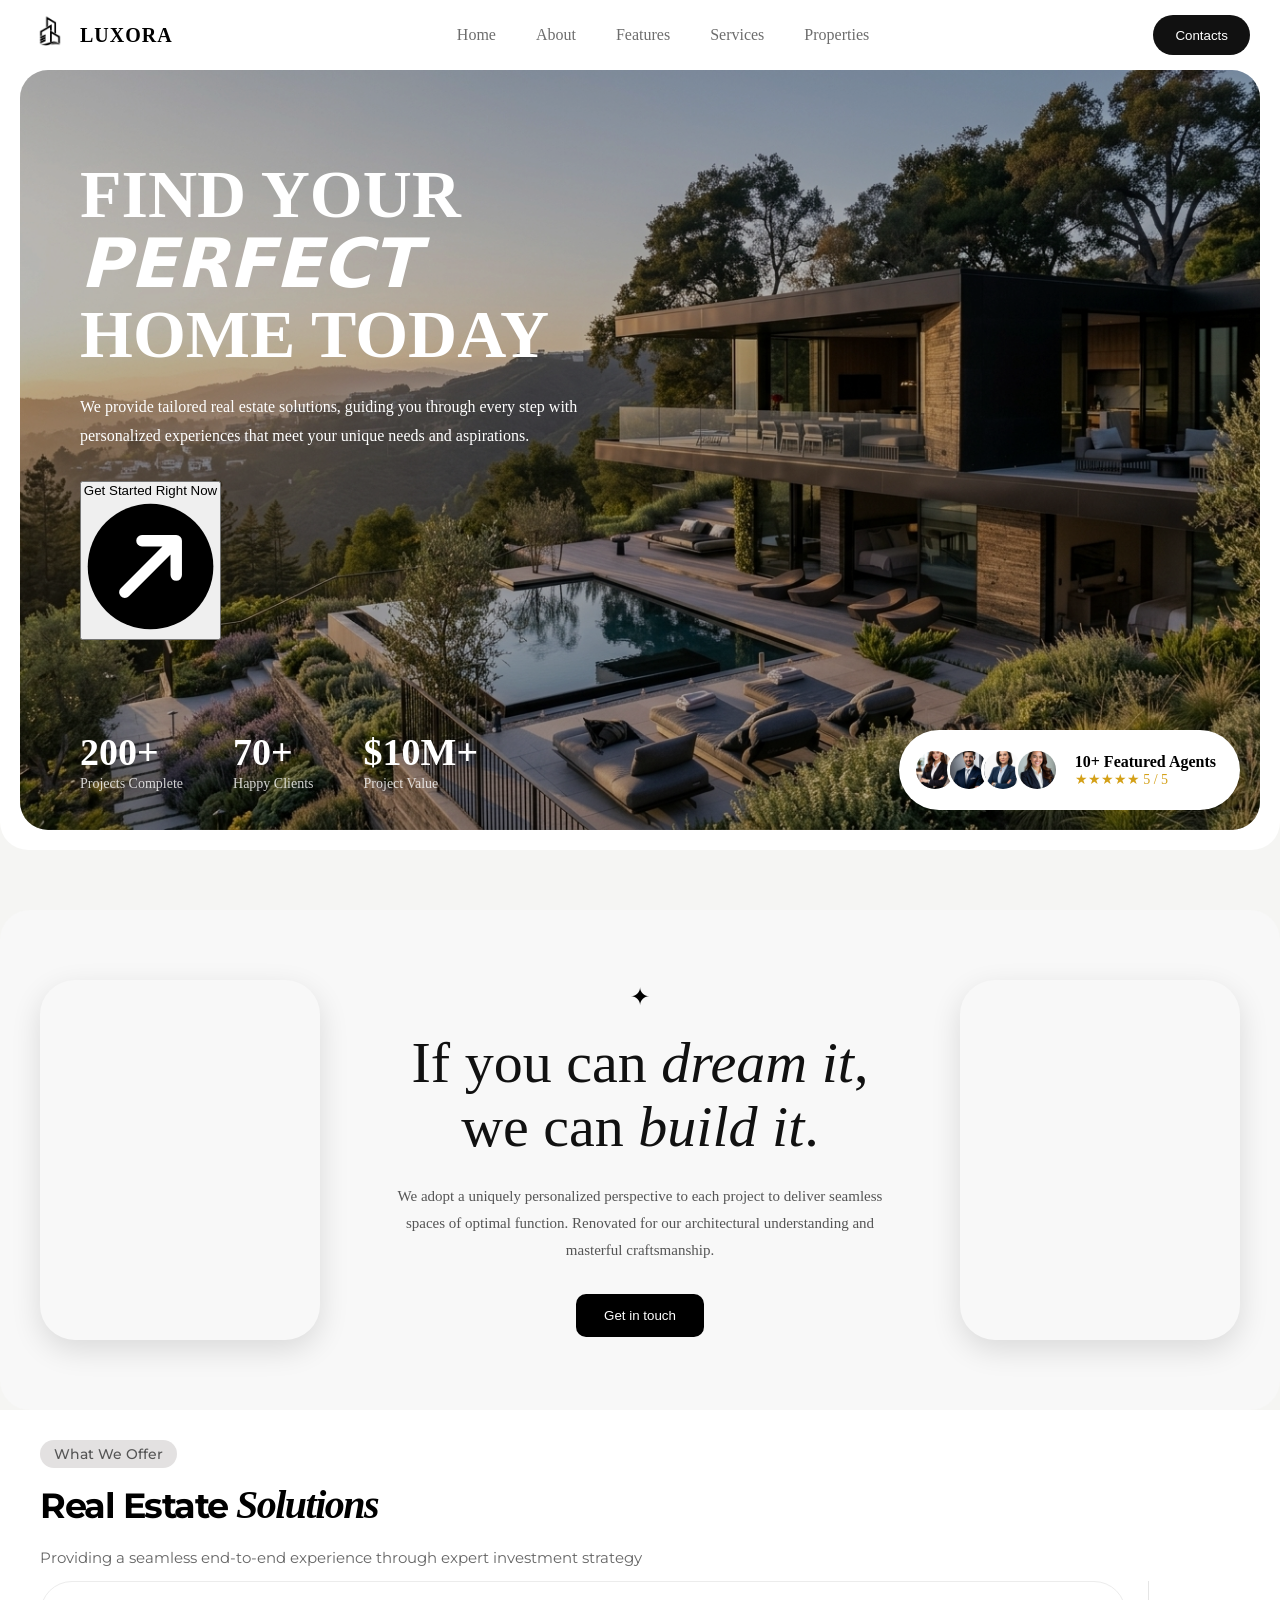
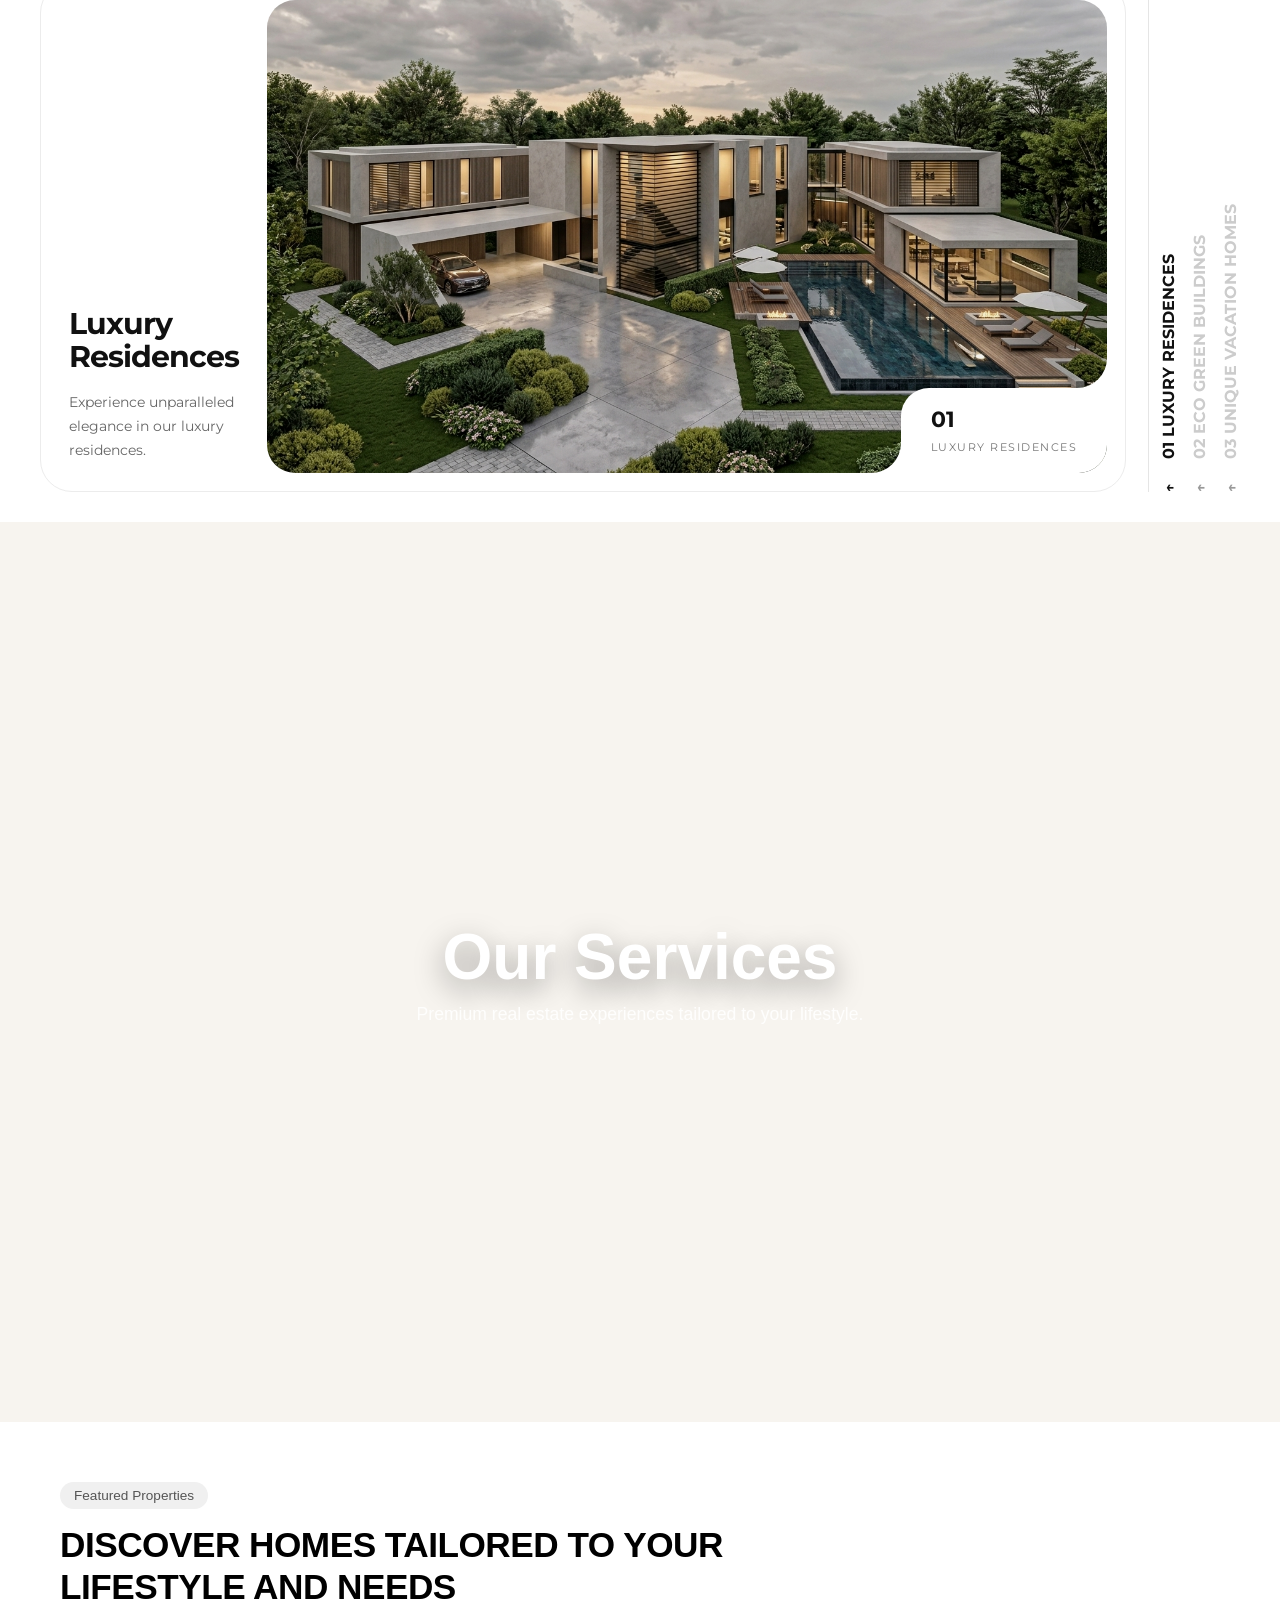
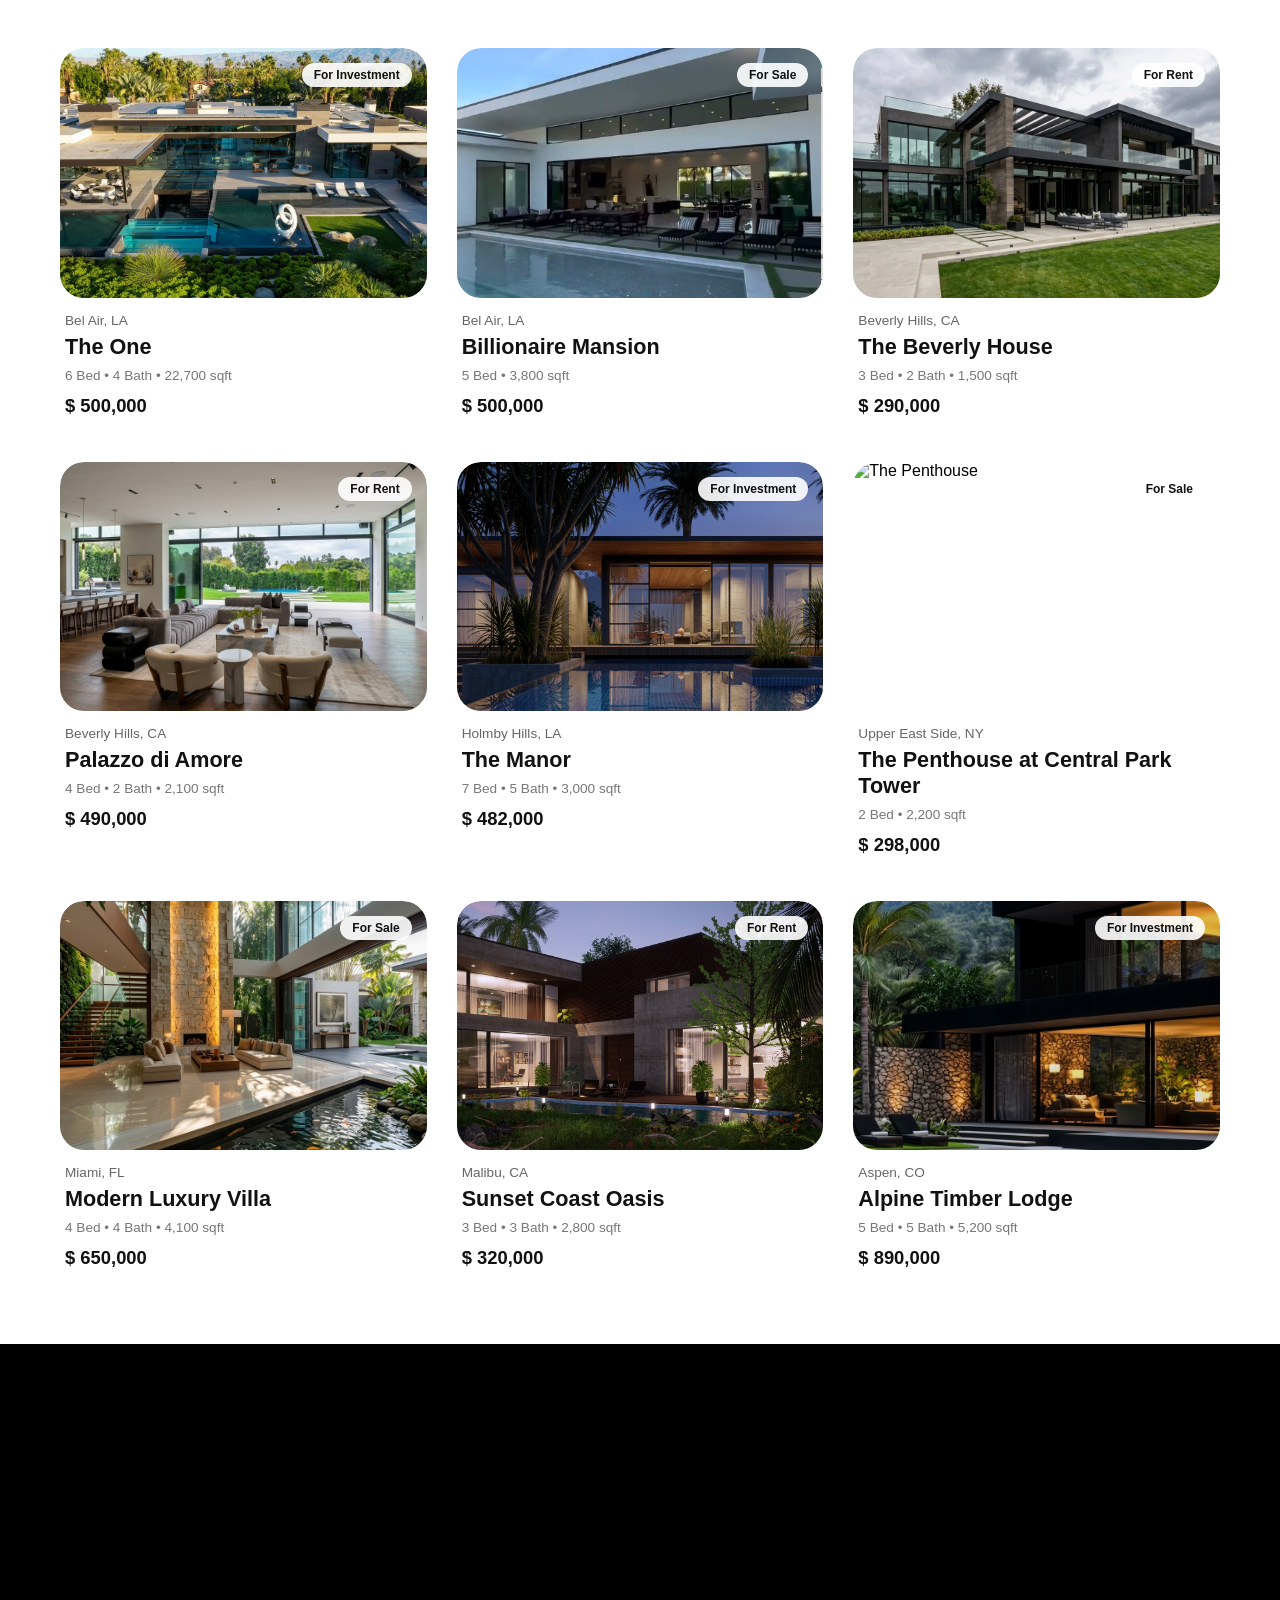
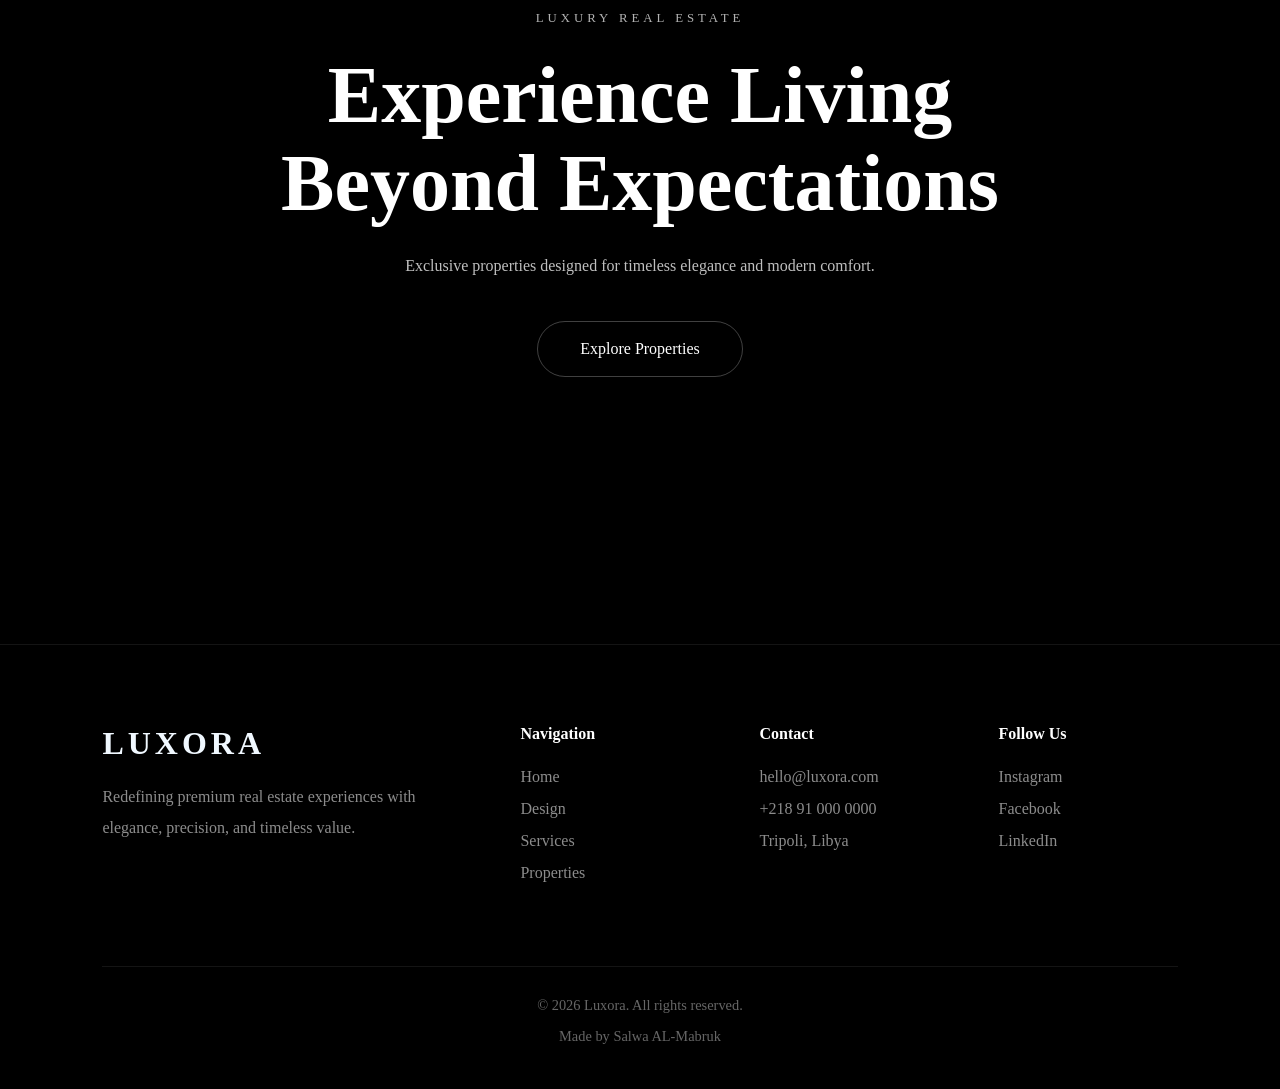
==== index.html @ 1cdf0c44 "Initial project upload" ====
<!DOCTYPE html>
<html>
  <head>
<style>
  /* Import Google Fonts */
@import url('https://fonts.googleapis.com/css2?family=Montserrat:ital,wght@0,100..900;1,100..900&family=Nunito+Sans:ital,opsz,wght@0,6..12,200..1000;1,6..12,200..1000&family=Roboto:ital,wght@0,100..900;1,100..900&display=swap');
</style>
   <!-- Tailwind CSS Library  -->
 <script src="https://cdn.tailwindcss.com"></script>
    <meta charset="UTF-8">
    <meta name="viewport" content="width=device-width, initial-scale=1, maximum-scale=1">
    <title>LUXORA.Net </title>

    <link rel="stylesheet" href="styles/mainpage.css">
    <meta name="viewport" content="width=device-width, initial-scale=1.0">
  </head>
  <body>


    <main>
<!-- WHITE CARD FRAME -->
<div class="page-frame" id="home">

  <!-- HEADER -->
  <header class="header">

    <!-- LOGO -->
    <div class="logo">
      <div class="logo-icon">
        <img src="Images/logowb.jpg" alt="Logo" width="40" height="40">
      </div>
      <span>LUXORA</span>
    </div>

    <!-- DESKTOP NAV -->
    <nav class="nav">
      <a href="#home">Home</a>
      <a href="#about">About</a>
      <a href="#features">Features</a>
      <a href="#services">Services</a>
      <a href="#properties">Properties</a>
    </nav>

    <!-- RIGHT SIDE -->
    <div class="header-actions">

    

<!-- CONTACT BUTTON (provided component) --> <!-- Tailwaind CSS version of the contact us button -->
 <button class="contact-trigger" id="openContact">
  <span>Contacts</span>
</button>

















      <!-- MOBILE MENU BUTTON -->
      <button class="menu-toggle" id="menuToggle">
        <img src="Images/hamburger-menu.png" >
      </button>

    </div>

  </header>

  <!-- MOBILE SIDEBAR -->
  <div class="mobile-menu" id="mobileMenu">

    <div class="mobile-menu-header">

      <span>LUXORA</span>

      <button id="closeMenu">✕</button>

    </div>

    <nav class="mobile-nav">
      <a href="#home">Home</a>
      <a href="#about">About</a>
      <a href="#features">Features</a>
      <a href="#services">Services</a>
      <a href="#properties">Properties</a>
    </nav>

  </div>

  <!-- OVERLAY -->
  <div class="menu-overlay" id="menuOverlay"></div>

  <!-- HERO -->
  <section class="hero">

    <!-- BACKGROUND IMAGE -->
    <div class="hero-img">
      <img src="Images/pic5.png" alt="Hero Image">
    </div>

    <!-- CONTENT -->
    <div class="hero-content">

      <h1>
        FIND YOUR <span>PERFECT</span><br>
        HOME TODAY
      </h1>

      <p>
        We provide tailored real estate solutions, guiding you through every
        step with personalized experiences that meet your unique needs and aspirations.
      </p>

      <button
  class="cursor-pointer group relative bg-white hover:bg-zinc-300 text-black font-semibold text-sm px-6 py-3 rounded-full transition-all duration-200 ease-in-out shadow hover:shadow-lg w-40 h-12"
>
  <div class="relative flex items-center justify-center gap-2">
    <span class="relative inline-block overflow-hidden">
      <span
        class="block transition-transform duration-300 group-hover:-translate-y-full"
      >
        Get Started
      </span>
      <span
        class="absolute inset-0 transition-transform duration-300 translate-y-full group-hover:translate-y-0"
      >
        Right Now
      </span>
    </span>

    <svg
      class="w-4 h-4 transition-transform duration-200 group-hover:rotate-45"
      viewBox="0 0 24 24"
    >
      <circle fill="currentColor" r="11" cy="12" cx="12"></circle>
      <path
        stroke-linejoin="round"
        stroke-linecap="round"
        stroke-width="2"
        stroke="white"
        d="M7.5 16.5L16.5 7.5M16.5 7.5H10.5M16.5 7.5V13.5"
      ></path>
    </svg>
  </div>
</button>


      <!-- STATS -->
      <div class="stats">

        <div class="state-info">
          <strong>200+</strong>
          <span>Projects Complete</span>
        </div>

        <div class="state-info">
          <strong>70+</strong>
          <span>Happy Clients</span>
        </div>

        <div class="state-info">
          <strong>$10M+</strong>
          <span>Project Value</span>
        </div>

      </div>

    </div>

    <!-- AGENTS -->
    <div class="agents-widget">

      <div class="avatars">
        <img class="expert" src="Images/a1.jpg">
        <img class="expert" src="Images/a2.jpg">
        <img class="expert" src="Images/a3.jpg">
        <img class="expert" src="Images/a4.jpg">
      </div>

      <div>
        <div class="agents-title">10+ Featured Agents</div>
        <div class="rating">★★★★★ 5 / 5</div>
      </div>

    </div>

  </section>

</div>
  
    </section>
  </div>



  <!--VIDEO SECOND SECTION -->
  <!-- LUXURY VIDEO SECTION -->
<section class="dream-section" id="about">

  <!-- LEFT VIDEO -->
  <div class="video-box left-video">
    <video autoplay muted loop playsinline>
      <source src="Videos/v1.mp4" type="video/mp4">
    </video>
  </div>

  <!-- CENTER CONTENT -->
  <div class="dream-content">

    <div class="star">✦</div>

    <h2>
      If you can <span>dream it</span>,<br>
      we can <span>build it</span>.
    </h2>

    <p>
      We adopt a uniquely personalized perspective to each project
      to deliver seamless spaces of optimal function.
      Renovated for our architectural understanding and masterful craftsmanship.
    </p>

    <button class="dream-btn">
      Get in touch
    </button>

  </div>

  <!-- RIGHT VIDEO -->
  <div class="video-box right-video">
    <video autoplay muted loop playsinline>
      <source src="Videos/vid2.mp4" type="video/mp4" >
    </video>
  </div>

</section>







      <!--THIRED  section-->
      <!--what we offer SECTION-->
<section class="features-section" id="features" style="background-color: white; ">
  <div class="header2">
    <span class="badge">What We Offer</span>
    <h1 ><strong>Real Estate <span>Solutions</span> </strong></h1>
    <p style="font-size: 14px;">Providing a seamless end-to-end experience through expert investment strategy</p>
  </div>

  <div class="content-wrapper">
    <div class="main-display" id="mainDisplay">
      <div class="info-side">
       
        <h2 id="title">Luxury Residences</h2>
        <p id="description">Experience unparalleled elegance in our luxury residences.</p>
      </div>
      <div class="image-container">
        <div class="image-card"> 
          <img src="Images/features1.png" id="main-img">
        </div>
       
        <div class="cutout-label">
          <span id="slide-num">01</span>
          <span id="label-text">Luxury Residences</span>
        </div>
      </div>
    </div>

    <div class="sidebar">
      <div class="nav-item active" onclick="switchSlide(1)">
        <span class="arrow" >↑</span> <span class="nav-text">01 LUXURY RESIDENCES</span>
      </div>
      <div class="nav-item" onclick="switchSlide(2)">
        <span class="arrow">↑</span> <span class="nav-text">02 ECO GREEN BUILDINGS</span>
      </div>
      <div class="nav-item" onclick="switchSlide(3)">
        <span class="arrow">↑</span> <span class="nav-text">03 UNIQUE VACATION HOMES</span>
      </div>
    </div>
  </div>
</section>






<!-- FOURTH SECTION -->
 <!-- SERVICES WITH HOVER VIDEO BACKGROUND -->
<section class="luxora-hover-services" id="services">

  <div class="luxora-hover-video-box">
    <video autoplay muted loop playsinline>
      <source src="Videos/vid4.mp4" type="video/mp4">
    </video>
  </div>

  <div class="luxora-hover-trigger">
    <h2 class="luxora-hover-title">Our Services</h2>
    <p class="luxora-hover-subtitle">Premium real estate experiences tailored to your lifestyle.</p>
  </div>

  <div class="luxora-hover-container">
    <div class="luxora-hover-content">
      <span class="luxora-hover-tag">OUR VALUE</span>
      <h3 class="luxora-hover-heading">Luxury Living Designed for You</h3>
      <p class="luxora-hover-text">
        We deliver exclusive property solutions with precision, elegance, and long-term investment value.
      </p>

      <div class="luxora-hover-accordion">
        <div class="luxora-hover-item">
          <div class="luxora-hover-trigger-item" onclick="luxoraHoverAccordion(this)">
            <span>Luxury Property Consultation</span>
            <b>↓</b>
          </div>
          <div class="luxora-hover-body">
            Premium curated homes matching your lifestyle.
          </div>
        </div>

        <div class="luxora-hover-item">
          <div class="luxora-hover-trigger-item" onclick="luxoraHoverAccordion(this)">
            <span>Investment Strategy</span>
            <b>↓</b>
          </div>
          <div class="luxora-hover-body">
            High-value real estate investment guidance.
          </div>
        </div>

        <div class="luxora-hover-item">
          <div class="luxora-hover-trigger-item" onclick="luxoraHoverAccordion(this)">
            <span>Personalized Service</span>
            <b>↓</b>
          </div>
          <div class="luxora-hover-body">
            Tailored support for your entire journey.
          </div>
        </div>
      </div>
    </div>
  </div>

</section>








<!--Properties Showcase-->

<section class="prop-showcase-section" id="properties">
  <div class="prop-container">
    <span class="prop-badge">Featured Properties</span>
    <h2 class="prop-main-heading">DISCOVER HOMES TAILORED TO YOUR LIFESTYLE AND NEEDS</h2>
    
    <div class="prop-grid">
      <div class="prop-card">
        <div class="prop-media-wrapper">
          <span class="prop-status-tag">For Investment</span>
          <img src="Images/home 3.png" alt="The One" class="prop-img">
          <video class="prop-video" loop muted playsinline src="Videos/v3.mp4"></video>
        </div>
        <div class="prop-details">
          <p class="prop-location"><i class="location-icon"></i> Bel Air, LA</p>
          <h3 class="prop-title">The One</h3>
          <div class="prop-specs">
            <span>6 Bed</span> • <span>4 Bath</span> • <span>22,700 sqft</span>
          </div>
          <p class="prop-price">$ 500,000</p>
        </div>
      </div>

      <div class="prop-card">
        <div class="prop-media-wrapper">
          <span class="prop-status-tag">For Sale</span>
          <img src="Images/home11.jpg" alt="Billionaire Mansion" class="prop-img">
          <video class="prop-video" loop muted playsinline src="Videos/v11.mp4"></video>
        </div>
        <div class="prop-details">
          <p class="prop-location"><i class="location-icon"></i> Bel Air, LA</p>
          <h3 class="prop-title">Billionaire Mansion</h3>
          <div class="prop-specs">
            <span>5 Bed</span> • <span>3,800 sqft</span>
          </div>
          <p class="prop-price">$ 500,000</p>
        </div>
      </div>

      <div class="prop-card">
        <div class="prop-media-wrapper">
          <span class="prop-status-tag">For Rent</span>
          <img src="Images/home5.png" alt="The Beverly House" class="prop-img">
          <video class="prop-video" loop muted playsinline src="Videos/v4.mp4"></video>
        </div>
        <div class="prop-details">
          <p class="prop-location"><i class="location-icon"></i> Beverly Hills, CA</p>
          <h3 class="prop-title">The Beverly House</h3>
          <div class="prop-specs">
            <span>3 Bed</span> • <span>2 Bath</span> • <span>1,500 sqft</span>
          </div>
          <p class="prop-price">$ 290,000</p>
        </div>
      </div>

      <div class="prop-card">
        <div class="prop-media-wrapper">
          <span class="prop-status-tag">For Rent</span>
          <img src="Images/home6.png" alt="Palazzo di Amore" class="prop-img">
          <video class="prop-video" loop muted playsinline src="Videos/v6.mp4"></video>
        </div>
        <div class="prop-details">
          <p class="prop-location"><i class="location-icon"></i> Beverly Hills, CA</p>
          <h3 class="prop-title">Palazzo di Amore</h3>
          <div class="prop-specs">
            <span>4 Bed</span> • <span>2 Bath</span> • <span>2,100 sqft</span>
          </div>
          <p class="prop-price">$ 490,000</p>
        </div>
      </div>

      <div class="prop-card">
        <div class="prop-media-wrapper">
          <span class="prop-status-tag">For Investment</span>
          <img src="Images/home7.png" alt="The Manor" class="prop-img">
          <video class="prop-video" loop muted playsinline src="Videos/vid4.mp4"></video>
        </div>
        <div class="prop-details">
          <p class="prop-location"><i class="location-icon"></i> Holmby Hills, LA</p>
          <h3 class="prop-title">The Manor</h3>
          <div class="prop-specs">
            <span>7 Bed</span> • <span>5 Bath</span> • <span>3,000 sqft</span>
          </div>
          <p class="prop-price">$ 482,000</p>
        </div>
      </div>

      <div class="prop-card">
        <div class="prop-media-wrapper">
          <span class="prop-status-tag">For Sale</span>
          <img src="https://images.unsplash.com/photo-1513694203232-719a280e022f?auto=format&fit=crop&w=600&q=80" alt="The Penthouse" class="prop-img">
          <video class="prop-video" loop muted playsinline src="Videos/vid8.mp4"></video>
        </div>
        <div class="prop-details">
          <p class="prop-location"><i class="location-icon"></i> Upper East Side, NY</p>
          <h3 class="prop-title">The Penthouse at Central Park Tower</h3>
          <div class="prop-specs">
            <span>2 Bed</span> • <span>2,200 sqft</span>
          </div>
          <p class="prop-price">$ 298,000</p>
        </div>
      </div>

      <div class="prop-card">
        <div class="prop-media-wrapper">
          <span class="prop-status-tag">For Sale</span>
          <img src="Images/home10.png" alt="Modern Villa" class="prop-img">
          <video class="prop-video" loop muted playsinline src="Videos/v10.mp4"></video>
        </div>
        <div class="prop-details">
          <p class="prop-location"><i class="location-icon"></i> Miami, FL</p>
          <h3 class="prop-title">Modern Luxury Villa</h3>
          <div class="prop-specs">
            <span>4 Bed</span> • <span>4 Bath</span> • <span>4,100 sqft</span>
          </div>
          <p class="prop-price">$ 650,000</p>
        </div>
      </div>

      <div class="prop-card">
        <div class="prop-media-wrapper">
          <span class="prop-status-tag">For Rent</span>
          <img src="Images/home1.png"alt="Sunset Malibu" class="prop-img">
          <video class="prop-video" loop muted playsinline src="Videos/v1.mp4"></video>
        </div>
        <div class="prop-details">
          <p class="prop-location"><i class="location-icon"></i> Malibu, CA</p>
          <h3 class="prop-title">Sunset Coast Oasis</h3>
          <div class="prop-specs">
            <span>3 Bed</span> • <span>3 Bath</span> • <span>2,800 sqft</span>
          </div>
          <p class="prop-price">$ 320,000</p>
        </div>
      </div>

      <div class="prop-card">
        <div class="prop-media-wrapper">
          <span class="prop-status-tag">For Investment</span>
          <img src="Images/home 2.png" alt="Aspen Lodge" class="prop-img">
          <video class="prop-video" loop muted playsinline src="Videos/vid3.mp4"></video>
        </div>
        <div class="prop-details">
          <p class="prop-location"><i class="location-icon"></i> Aspen, CO</p>
          <h3 class="prop-title">Alpine Timber Lodge</h3>
          <div class="prop-specs">
            <span>5 Bed</span> • <span>5 Bath</span> • <span>5,200 sqft</span>
          </div>
          <p class="prop-price">$ 890,000</p>
        </div>
      </div>

    </div>
  </div>
</section>




    






<!-- FOOTER VIDEO BACKGROUND -->

<section class="luxora-prefooter-video">

  <video autoplay muted loop playsinline>
    <source src="Videos/vid4.mp4" type="video/mp4">
  </video>

  <div class="luxora-prefooter-overlay"></div>

  <div class="luxora-prefooter-content">

    <span>LUXURY REAL ESTATE</span>

    <h2>
      Experience Living <br>
      Beyond Expectations
    </h2>

    <p>
      Exclusive properties designed for timeless elegance and modern comfort.
    </p>

    <a href="#">Explore Properties</a>

  </div>

</section>


 <!-- FOOTER -->
  <footer class="luxora-footer">

    <div class="luxora-footer-grid">

      <!-- BRAND -->
      <div class="luxora-footer-brand">
        <h3 style="color: aliceblue;">LUXORA</h3>

        <p>
          Redefining premium real estate experiences with elegance, precision, and timeless value.
        </p>
      </div>

      <!-- LINKS -->
      <div class="luxora-footer-links">
        <h4>Navigation</h4>

        <a href="#">Home</a>
        <a href="#">Design</a>
        <a href="#">Services</a>
        <a href="#">Properties</a>
      </div>

      <!-- CONTACT -->
      <div class="luxora-footer-contact">
        <h4>Contact</h4>

        <p>hello@luxora.com</p>
        <p>+218 91 000 0000</p>
        <p>Tripoli, Libya</p>
      </div>

      <!-- SOCIAL -->
      <div class="luxora-footer-social">
        <h4>Follow Us</h4>

        <a href="#">Instagram</a>
        <a href="#">Facebook</a>
        <a href="#">LinkedIn</a>
      </div>

    </div>

    <!-- BOTTOM -->
    <div class="luxora-footer-bottom">
      <p>© 2026 Luxora. All rights reserved.</p>
      <p>Made by Salwa AL-Mabruk</p>
    </div>

  </footer>



    </main>



<!-- CONTACT MODAL -->
<div class="contact-modal" id="contactModal">

  <!-- OVERLAY -->
  <div class="contact-overlay" id="contactOverlay"></div>

  <!-- MODAL BOX -->
  <div class="contact-box">

    <!-- CLOSE -->
    <div class="contact-close" id="closeContact">
      <!-- From Uiverse.io by ilkhoeri --> 
<button
  class="group flex items-center justify-center relative z-10 [transition:all_0.5s_ease] rounded-[0.375rem] p-[5px] cursor-pointer border border-[#999] outline-none focus-visible:outline-0"
>
  <svg
    fill="currentColor"
    stroke="none"
    stroke-width="0"
    viewBox="0 0 24 24"
    xmlns="http://www.w3.org/2000/svg"
    class="w-7 h-7 overflow-visible [transition:transform_.35s_ease] group-hover:[transition-delay:.25s] [&amp;_path]:[transition:transform_.35s_ease] group-hover:rotate-45"
  >
    <path
      class="group-hover:[transform:rotate(112.5deg)_translate(-27.2%,-80.2%)]"
      d="m3.45,8.83c-.39,0-.76-.23-.92-.62-.21-.51.03-1.1.54-1.31L14.71,2.08c.51-.21,1.1.03,1.31.54.21.51-.03,1.1-.54,1.31L3.84,8.75c-.13.05-.25.08-.38.08Z"
    ></path>
    <path
      class="group-hover:[transform:rotate(22.5deg)_translate(15.5%,-23%)]"
      d="m2.02,17.13c-.39,0-.76-.23-.92-.62-.21-.51.03-1.1.54-1.31L21.6,6.94c.51-.21,1.1.03,1.31.54.21.51-.03,1.1-.54,1.31L2.4,17.06c-.13.05-.25.08-.38.08Z"
    ></path>
    <path
      class="group-hover:[transform:rotate(112.5deg)_translate(-15%,-149.5%)]"
      d="m8.91,21.99c-.39,0-.76-.23-.92-.62-.21-.51.03-1.1.54-1.31l11.64-4.82c.51-.21,1.1.03,1.31.54.21.51-.03,1.1-.54,1.31l-11.64,4.82c-.13.05-.25.08-.38.08Z"
    ></path>
  </svg>
</button>

    </div>

    <h2>Contact Us</h2>

    <p>
      Tell us about your dream property and our team will contact you shortly.
    </p>

    <!-- FORM -->
    <form id="luxoraForm">

      <div class="form-group">
        <input type="text" id="name" placeholder="Full Name" required>
      </div>

      <div class="form-group">
        <input type="tel" id="phone" placeholder="Phone Number" required>
      </div>

      <div class="form-group">
        <input type="email" id="email" placeholder="Email Address" required>
      </div>

      <div class="form-group">
        <textarea id="message"
                  placeholder="Your Message"
                  rows="5"
                  required></textarea>
      </div>

      <button type="submit" class="send-btn">
        Send Message
      </button>

    </form>

    <!-- SUCCESS -->
    <div class="success-message" id="successMessage">
      Message saved successfully ✓
    </div>

  </div>

</div>

<script src="script1.js"></script>

    
  </body>
</html>
---- styles/mainpage.css ----
*{
  margin:0;
  padding:0;
  box-sizing:border-box;
}








/* KEYFRAMES */
@keyframes heroSlideUp {
  from {
    opacity: 0;
    transform: translateY(50px);
    filter: blur(8px);
  }

  to {
    opacity: 1;
    transform: translateY(0);
    filter: blur(0);
  }
}

/* this used to avoid overflow */
html, body{
  overflow-x: hidden;
}
html{
  scroll-behavior:smooth;
}

body{
  background:#f5f5f3;
}

.explore-btn{
  position:relative;
  z-index:9999;
}


/* WHITE FRAME CARD */
/* =========================================
   FIRST SECTION
========================================= */

.page-frame{
  background:#fff;
  border-radius:28px;
  padding:20px;
}

/* =========================================
   HEADER
========================================= */

.header{
  position:fixed;
  top:0;
  left:0;
  right:0;

  height:70px;

  display:flex;
  align-items:center;
  justify-content:space-between;

  padding:0 30px;

  background:rgb(255, 255, 255);

 

  z-index:1000;
}

/* LOGO */
.logo{
  display:flex;
  align-items:center;
  gap:10px;

  font-size:20px;
  font-weight:700;
  letter-spacing:1px;
}

.logo img{
  border-radius:50%;
}

/* NAVIGATION */
.nav{
  display:flex;
  gap:40px;
}

.nav a{
  text-decoration:none;
  color:#6d6d6d;
  font-weight:400;
  transition:0.3s;
}

.nav a:hover{
  color:#000;
  
}

/* RIGHT ACTIONS */
.header-actions{
  display:flex;
  align-items:center;
  gap:12px;
}




/* MENU BUTTON */
.menu-toggle{
  display:none;

  width:35px;
  height:35px;

  border:none;
  border-radius:14px;

  background:#111;
  color:#fff;

  font-size:22px;

  cursor:pointer;
}

.menu-toggle img {
  width:14px;
  height:14px;
margin-left:10px;
}
/* =========================================
   MOBILE SIDEBAR
========================================= */

.mobile-menu{
  position:fixed;

  top:0;
  right:-320px;

  width:300px;
  height:100vh;

  background:rgba(255, 255, 255, 0.702);

  backdrop-filter:blur(20px);

  z-index:2000;

  padding:30px;

  transition:0.45s cubic-bezier(.77,0,.18,1);

  display:flex;
  flex-direction:column;
}

.mobile-menu.active{
  right:0;
}

.mobile-menu-header{
  display:flex;
  justify-content:space-between;
  align-items:center;

  margin-bottom:50px;
}

.mobile-menu-header span{
  font-size:24px;
  font-weight:700;
}

.mobile-menu-header button{
  border:none;
  background:none;

  font-size:28px;

  cursor:pointer;
}

.mobile-nav{
  display:flex;
  flex-direction:column;
  gap:26px;
}

.mobile-nav a{
  text-decoration:none;
  color:#4e4d4d;

  font-size:18px;
  font-weight:500;
}

.mobile-nav a:hover{
  color:#000000;
}



/* OVERLAY */
.menu-overlay{
  position:fixed;
  inset:0;

  background:rgba(0,0,0,0.35);

  opacity:0;
  pointer-events:none;

  transition:0.3s;

  z-index:1500;
}

.menu-overlay.active{
  opacity:1;
  pointer-events:auto;
}

/* =========================================
   HERO
========================================= */

.hero{
  position:relative;

  height:760px;

  border-radius:28px;

  overflow:hidden;

  margin-top:50px;
}

/* IMAGE */
.hero-img{
  position:absolute;
  inset:0;
}

.hero-img img{
  width:100%;
  height:100%;

  object-fit:cover;
}

/* OVERLAY */
.hero::after{
  content:"";

  position:absolute;
  inset:0;

  background:rgba(0,0,0,0.28);
}

/* CONTENT */
.hero-content{
  position:absolute;

  top:90px;
  left:60px;

  z-index:5;

  width:560px;

  color:#fff;
  /*BBBBB*/
   opacity: 0;
  transform: translateY(60px);
  animation: heroSlideUp 2.4s cubic-bezier(0.22, 1, 0.36, 1) forwards;
  
}
.hero-content h1 {
  opacity: 0;
 
  transform: translateY(40px);
  animation: heroSlideUp 3.0s cubic-bezier(0.22, 1, 0.36, 1) forwards;
  animation-delay: 0.3s; 
  
}

.hero-content h1 span {
  font-style: italic;
  font-family: 'Pirata One', system-ui
  }

  

/* PARAGRAPH */
.hero-content p {
  opacity: 0;
  transform: translateY(35px);
  animation: heroSlideUp 1.5s cubic-bezier(0.22, 1, 0.36, 1) forwards;
  animation-delay: 0s;
  margin-bottom: 30px;
}


.hero h1{
  font-size:68px;
  line-height:1.02;

  font-weight:800;
}

.hero p{
  margin-top:24px;

  font-size:16px;
  line-height:1.8;

  opacity:0.92;

  max-width:500px;
}

/* EXPLORE BUTTON */
.explore-btn{
  margin-top:45px;

  height:54px;
  padding:0 28px;

  border:none;
  border-radius:999px;

  background:#fff;
  color:#111;

  font-weight:600;

  cursor:pointer;

  transition:0.35s;
  /*BBBBB*/
   opacity: 0;
  transform: translateY(30px);
  animation: heroSlideUp 1.5s cubic-bezier(0.22, 1, 0.36, 1) forwards;
  animation-delay: 0.5s;
}

.explore-btn:hover{
  transform:translateY(-2px);
  background-color: rgb(0, 0, 0);
  color:white;
}

/* STATS */
.stats{
  display:flex;
  gap:50px;

  margin-top:90px;
  /*BBBB*/
   opacity: 0;
  transform: translateY(30px);
  animation: heroSlideUp 1.2s cubic-bezier(0.22, 1, 0.36, 1) forwards;
  animation-delay: 1.1s;
}

.stats strong{
  display:block;
  font-size:38px;
}

.stats span{
  font-size:14px;
  opacity:0.8;
}

/* =========================================
   AGENTS WIDGET
========================================= */

.agents-widget{
  position:absolute;

  right:20px;
  bottom:20px;

  z-index:10;

  background:#fff;

  border-radius:40px;

  padding:18px 24px;

  display:flex;
  align-items:center;
  gap:16px;
}

.avatars{
  display:flex;
}

.avatars img{
  width:44px;
  height:44px;

  object-fit:cover;

  border-radius:50%;

  border:3px solid #fff;

  margin-left:-10px;
}

.agents-title{
  font-weight:700;
}

.rating{
  color:#d4a017;
  font-size:14px;
}

/* =========================================
   TABLET
========================================= */

@media(max-width:1024px){

  .hero{
    height:700px;
  }

  .hero-content{
    width:460px;
    left:40px;
  }

  .hero h1{
    font-size:54px;
  }

  .stats{
    gap:28px;
  }

  .agents-widget{
    right:18px;
    bottom:18px;
  }

 
 
}

/* =========================================
   MOBILE
========================================= */

@media(max-width:768px){

  .header{
    padding:0 16px;
  }

  .nav{
    display:none;
  }

  .menu-toggle{
    display:block;
  }


  .hero{
    height:auto;
    min-height:780px;
  }

  .hero-content{
    position:relative;

    width:100%;

    left:0;
    top:0;

    padding:120px 24px 220px;
  }

  .hero h1{
    font-size:42px;
  }

  .hero p{
    font-size:15px;
  }

  .stats{
    margin-top:90px;
  }

  
  

  .agents-widget{
    right:14px;
    bottom:14px;

    transform:scale(0.9);
    transform-origin:bottom right;
  }
 .stats strong{
    font-size:30px;
  }
  #openContact{
   height: 35px;
   padding: 0 16px;
   border: none;
   border-radius: 999px;
   background: #000000;
   color: #ffffff;
   font-weight: 400;
   cursor: pointer;
   transition: 0.35s;
  }
  
}


/* =========================================
   SMALL MOBILE
========================================= */

@media(max-width:480px){

  .hero h1{
    font-size:34px;
  }

  .hero-content{
    padding:110px 20px 220px;
  }

  .agents-widget{
    transform:scale(0.78);
  }
  .stats{
    margin-top:90px;
  }

  .stats strong{
    font-size:25px;
  }
}



/* =========================
   DREAM VIDEO SECTION
========================= */

.dream-section{
  width:100%;
  min-height:500px;

  display:flex;
  align-items:center;
  justify-content:space-between;

  padding:40px 40px;
  gap:40px;

  background:#f8f8f8;
  border-radius:30px;

  margin-top:60px;

  position:relative;
  overflow:hidden;
}

/* VIDEO BOXES */
.video-box{
  width:280px;
  height:360px;

  overflow:hidden;
  border-radius:35px;

  flex-shrink:0;

  box-shadow:0px 10px 30px rgba(0,0,0,0.12);
}

.video-box video{
  width:100%;
  height:100%;
  object-fit:cover;
}

/* CENTER CONTENT */
.dream-content{
  text-align:center;
  max-width:520px;
}

.star{
  font-size:24px;
  margin-bottom:20px;
}

.dream-content h2{
  font-size:58px;
  line-height:1.1;
  font-weight:400;
  color:#111;

}

.dream-content h2 span{
  font-style:italic;
  font-family:serif;
}

.dream-content p{
  margin-top:25px;
  color:#555;
  line-height:1.8;
  font-size:15px;
}

/* BUTTON */
.dream-btn{
  margin-top:30px;

  background:#000;
  color:#fff;

  border:none;
  padding:14px 28px;

  border-radius:10px;

  cursor:pointer;

  transition:0.3s;
}

.dream-btn:hover{
  background:#222;
  transform:translateY(-2px);
}

/* =========================
   TABLET
========================= */

@media(max-width:1024px){

  .dream-section{
    gap:20px;
    padding:60px 20px;
  }

  .video-box{
    width:220px;
    height:300px;
  }

  .dream-content h2{
    font-size:44px;
  }
}

/* =========================
   MOBILE
========================= */

@media(max-width:768px){

  .dream-section{
    flex-direction:column;
    text-align:center;
  }

  .video-box{
    width:100%;
    max-width:320px;
    height:240px;
  }

  .dream-content h2{
    font-size:34px;
  }

  .dream-content{
    order:2;
  }

  .left-video{
    order:1;
  }

  .right-video{
    order:3;
  }
}











/*THE FEATURES SECTION */ 

/* ===================================
   what we offer SECTION
=================================== */

:root{
  --radius: 32px;
}

/* SECTION */
.features-section{
  width:100%;
  padding:30px 40px;

  background:#f8f8f6;

  font-family:"Montserrat", sans-serif;
}

/* HEADER */
.header2{
  margin-bottom:10px;
  max-width:720px;
}

.badge{
  background-color: #e3e1e1;
  color: #555555;
  padding: 6px 14px;
  border-radius: 20px;
  font-size: 0.85rem;
  font-weight: 500;
  display: inline-block;
  margin-bottom: 15px;
}

.header2 h1{
  font-size:35px;
  line-height:1.08;

font-weight: 400;
  color:#000000;

  letter-spacing:-1.5px;

  margin-bottom:18px;
}

.header2 h1 span {
font-style:italic;
font-family:serif;
font-size: 40px;
}

.header2 p{
  font-size:15px !important;
  line-height:1.8;

  color:#666;

  max-width:650px;
}

/* CONTENT WRAPPER */
.content-wrapper{
  display:flex;
  gap:22px;
  align-items:stretch;
}

 /* MAIN CARD*/
.main-display{
  flex-grow:1;

  display:flex;
  gap:18px;

  background:white;

  border-radius:32px;

  padding:18px;

  overflow:hidden;

  transition:
  opacity 0.5s ease,
  transform 0.5s ease;

  border:1px solid #ececec;
}

/* smoother animation */
 .main-display.sliding{
  opacity: 0;
      transform: translateX(50px); /* يبدأ الحركة من جهة الـ sidebar */
}  

/* LEFT INFO */
.info-side{
  width:260px;

  display:flex;
  flex-direction:column;
  justify-content:flex-end;

  gap:18px;

  padding:10px;
}

.icon img{
  width:20%;
  height:20%;

  border-radius:14px;

  object-fit:cover;
}

/* TITLE */
#title{
  font-size:30px;
  line-height:1.1;

  font-weight:700;

  color:#111;

  letter-spacing:-1px;
}

/* DESCRIPTION */
#description{
  font-size:14px;
  line-height:1.7;

  color:#666;
}

/* IMAGE */
.image-container{
  position:relative;

  flex-grow:1;

  border-radius:28px;

  overflow:hidden;
}

.image-container img{
  width:100%;
  height:420px;

  object-fit:cover;
  display:block;

  transition:
  opacity 0.4s ease;

  filter:
  brightness(0.95)
  contrast(1.02);
}

/* CUTOUT LABEL */
.cutout-label{
  position:absolute;

  right:0;
  bottom:0;

  background:white;

  padding:18px 30px;

  border-top-left-radius:28px;
}

/* cutout corners */
.cutout-label::before,
.cutout-label::after{
  content:"";
  position:absolute;

  width:30px;
  height:30px;

  background:transparent;
}

.cutout-label::before{
  top:-30px;
  right:0;

  border-bottom-right-radius:30px;

  box-shadow:15px 15px 0 15px white;
}

.cutout-label::after{
  bottom:0;
  left:-30px;

  border-bottom-right-radius:30px;

  box-shadow:15px 15px 0 15px white;
}

/* CUTOUT TEXT */
#slide-num{
  display:block;

  font-size:22px;
  font-weight:700;

  color:#111;

  margin-bottom:3px;
}

#label-text{
  font-size:11px;

  letter-spacing:1.5px;
  text-transform:uppercase;

  color:#777;
}

/* SIDEBAR */
.sidebar{
  display:flex;
  gap:12px;

  padding-left:10px;

  border-left:1px solid #e5e5e5;
}

/* NAV ITEMS */
.nav-item{
 
  writing-mode: vertical-rl;
      transform: rotate(180deg);
      text-transform: uppercase;
      color: #ccc;
      cursor: pointer;
      transition: all 0.4s ease;
      display: inline-flex;
      align-items: center;
      font-weight: bold;
}

.nav-item.active{
  color:#111;
}

/* ARROW */
.arrow{
  font-size:14px;
  margin-bottom:25px;

  color:#999;
}

.nav-item.active .arrow{
  color:#111;
}

/* IMAGE LOADING EFFECT */
#main-img{
  transition:
  opacity 0.35s ease;
}

.img-loading{
  opacity:0.7;
}



/*the reflection for image card */
.image-card {
  position: relative;
  overflow: hidden;
  display: block;
}

/* make sure image sits BELOW overlay */
.image-card img {
  display: block;
  width: 100%;
  height: auto;
}

/* LIGHT SWEEP */
.image-card::before {
  content: "";
  position: absolute;
  top: 0;
  left: -80%;
  width: 60%;
  height: 100%;

  background: linear-gradient(
    120deg,
    transparent 0%,
    rgba(255,255,255,0.0) 40%,
    rgba(255, 255, 255, 0.232) 50%,
    rgba(255,255,255,0.0) 60%,
    transparent 100%
  );

  transform: skewX(-20deg);
  z-index: 2;
  opacity: 0;
}

/* hover animation */
.image-card:hover::before {
  opacity: 1;
  animation: shine 0.9s ease forwards;
}

/* zoom effect */
.image-card:hover {
  transform: scale(1.05);
  transition: transform 0.5s ease;
}

/* KEYFRAME */
@keyframes shine {
  from {
    left: -80%;
  }
  to {
    left: 130%;
  }
}



/* ===================================
   TABLET
=================================== */

@media(max-width:900px){

  .features-section{
    padding:50px 20px;
  }

  .content-wrapper{
    flex-direction:column;
  }

  /* sidebar top */
  .sidebar{
    order:-1;

    flex-direction:row;

    border-left:none;
    border-bottom:1px solid #e5e5e5;
    display: block;
    padding-bottom:12px;
    overflow-x:auto;
    font-size: 15px;
  }

  /* horizontal nav */
  .nav-item{
    
    writing-mode:horizontal-tb;
    transform:none;
 padding-right:18px;
    white-space:nowrap;
  }

  .arrow{
    display:none;
  }

  /* card vertical */
  .main-display{
    flex-direction:column;
  }

  .info-side{
    width:100%;
  }

  .image-container img{
    height:300px;
  }
}

/* ===================================
   MOBILE
=================================== */

@media(max-width:600px){

  .features-section{
    padding:40px 15px;
  }

  .header2 h1{
    font-size:30px;
  }

  .header2 p{
    font-size:14px !important;
  }

  .main-display{
    padding:12px;
    border-radius:24px;
  }

  .image-container{
    border-radius:20px;
  }

  .image-container img{
    height:240px;
  }

  #title{
    font-size:24px;
  }

  .cutout-label{
    padding:14px 22px;
  }

  #slide-num{
    font-size:18px;
  }

  #label-text{
    font-size:10px;
  }
}








/* =========================================
   SECTION services with HOVER VIDEO MORPH
========================================= */
.luxora-hover-services {
  position: relative;
  width: 100%;
  min-height: 100vh;
  background: #f7f4ef;
  overflow: hidden;
  font-family: 'Inter', sans-serif;
  display: flex;
  flex-direction: column;
  justify-content: center;
  align-items: center;
  padding: 80px 8%;
}

/* =========================================
   VIDEO - START STATE (CINEMATIC BAR)
========================================= */
.luxora-hover-video-box {
  position: absolute;
  top: 50%;
  left: 50%;
  width: 90%;
  height: 420px;
  transform: translate(-50%, -50%) scale(1);
  border-radius: 30px;
  overflow: hidden;
  z-index: 1;
  transition: transform 1s cubic-bezier(0.25, 1, 0.5, 1),
              border-radius 1s cubic-bezier(0.25, 1, 0.5, 1),
              box-shadow 1s ease;
  will-change: transform, border-radius;
  transform: translate3d(-50%, -50%, 0) scale(1);
}

.luxora-hover-video-box video {
  width: 100%;
  height: 100%;
  object-fit: cover;
}

/* =========================================
   CENTER TEXT ON VIDEO (BEFORE HOVER)
========================================= */
.luxora-hover-trigger {
  position: absolute;
  z-index: 3;
  top: 50%;
  left: 50%;
  transform: translate(-50%, -50%);
  text-align: center;
  transition: all 1s cubic-bezier(0.25, 1, 0.5, 1);
}

.luxora-hover-title {
  font-size: 4rem;
  color: #ffffff;
  margin: 0;
  text-shadow: 0 10px 30px rgba(0,0,0,0.4);
  transition: color 0.8s ease;
  
  width:500px;
}

.luxora-hover-subtitle {
  margin-top: 10px;
  font-size: 1.1rem;
  color: rgba(255,255,255,0.85);
  transition: color 0.8s ease;
}

/* =========================================
   RIGHT CONTENT CONTAINER
========================================= */
.luxora-hover-container {
  position: relative;
  z-index: 2;
  display: flex;
  width: 100%;
  max-width: 1200px;
  justify-content: flex-end;
  align-items: center;
  opacity: 0;
  pointer-events: none;
  transition: opacity 0.8s ease;
}

.luxora-hover-content {
  max-width: 520px;
  width: 100%;
  transform: translateX(60px);
  transition: all 1s cubic-bezier(0.25, 1, 0.5, 1);
}

.luxora-hover-tag {
  color: #c6a77d;
  font-size: 0.8rem;
  letter-spacing: 2px;
  font-weight: 600;
}

.luxora-hover-heading {
  font-size: 3.5rem;
  font-family: 'Playfair Display', serif;
  margin: 20px 0;
  color: #161616;
}

.luxora-hover-text {
  color: #666;
  line-height: 1.8;
  margin-bottom: 30px;
}

/* =========================================
   ACCORDION
========================================= */
.luxora-hover-accordion {
  display: flex;
  flex-direction: column;
  gap: 15px;
}

.luxora-hover-item {
  background: rgba(255,255,255,0.9);
  border-radius: 20px;
  overflow: hidden;
  padding: 18px;
  opacity: 0;
  transform: translateX(40px);
  transition: all 0.6s ease;
  box-shadow: 0 4px 15px rgba(0,0,0,0.05);
}

.luxora-hover-trigger-item {
  display: flex;
  justify-content: space-between;
  cursor: pointer;
  font-weight: 600;
  color: #161616;
}

.luxora-hover-body {
  max-height: 0;
  overflow: hidden;
  transition: 0.4s ease;
  color: #666;
}

.luxora-hover-item.active .luxora-hover-body {
  max-height: 120px;
  margin-top: 10px;
}

/* =========================================
   MORPH STATE (HOVER ACTIVE)
========================================= */
.luxora-hover-services.morphed .luxora-hover-video-box {

  width: 420px; /* keep width but DON'T animate it */
  height: 520px; /* keep height but NOT in transition */
  border-radius: 260px 260px 40px 40px;
  box-shadow: 0 25px 60px rgba(0, 0, 0, 0.318);
   transform: translate3d(-125%, -45%, 0) scale(0.95);
}

/* move title OUT of center video */
.luxora-hover-services.morphed .luxora-hover-trigger {
  top: 5%;
  left: 8%;
  transform: none;
  text-align: left;
}

.luxora-hover-services.morphed .luxora-hover-title {
 display: none;
}

.luxora-hover-services.morphed .luxora-hover-subtitle {
 display: none;
}

/* SHOW CONTENT AFTER MORPH */
.luxora-hover-services.morphed .luxora-hover-container {
  opacity: 1;
  pointer-events: auto;
}

.luxora-hover-services.morphed .luxora-hover-content {
  transform: translateX(0);
}

/* animate accordion items */
.luxora-hover-services.morphed .luxora-hover-item {
  opacity: 1;
  transform: translateX(0);
}

.luxora-hover-services.morphed .luxora-hover-item:nth-child(1) { transition-delay: 0.5s; }
.luxora-hover-services.morphed .luxora-hover-item:nth-child(2) { transition-delay: 1.0s; }
.luxora-hover-services.morphed .luxora-hover-item:nth-child(3) { transition-delay: 1.5s; }

/* =========================================
   SAFETY: REMOVE GHOST OVERLAP ISSUES
========================================= */
.luxora-hover-services:not(.morphed) .luxora-hover-container {
  opacity: 0;
  pointer-events: none;
}

/* =========================================
   PERFORMANCE SMOOTHING
========================================= */
.luxora-hover-video-box,
.luxora-hover-trigger,
.luxora-hover-content {
  will-change: transform, border-radius, opacity;
}

/* =========================================
   MOBILE
========================================= */
@media(max-width:991px){
  .luxora-hover-video-box {
    width: 92%;
    height: 260px;
  }

  .luxora-hover-title {
    width:300px;
    font-size: 2.0rem;
  }
  .luxora-hover-subtitle{
    font-size: 1.1rem;
  }

  .luxora-hover-services.morphed .luxora-hover-video-box {
    position: relative;
    top: 0;
    left: 0;
    width: 100%;
    height: 350px;
    border-radius: 35px;
    transform: none;
    margin-bottom: 30px;
  }

  .luxora-hover-heading{
    font-size: 2.5rem;
  }
  .luxora-hover-trigger-item{
    font-size: 0.8rem;
    height: 20px;
  }
  .luxora-hover-services.morphed .luxora-hover-trigger {
    position: relative;
    top: 0;
    left: 0;
    margin-bottom: 20px;
  }
.luxora-hover-text{
    font-size: 14px;
}

  .luxora-hover-container {
    justify-content: center;
  }
}









/* Custom properties design section mapping to image styles */
.prop-showcase-section {
  font-family: 'Helvetica Neue', Arial, sans-serif;
  padding: 60px 60px;
  background-color: #ffffff;
  color: #000000;
}

.prop-container {
  max-width: 1200px;
  margin: 0 auto;
}

.prop-badge {
  background-color: #f0f0f0;
  color: #555555;
  padding: 6px 14px;
  border-radius: 20px;
  font-size: 0.85rem;
  font-weight: 500;
  display: inline-block;
  margin-bottom: 15px;
}

.prop-main-heading {
  font-size: 2.2rem;
  font-weight: 700;
  letter-spacing: -0.5px;
  margin-bottom: 40px;
  max-width: 700px;
  text-transform: uppercase;
  line-height: 1.2;
}

/* 3 Columns Grid System */
.prop-grid {
  display: grid;
  grid-template-columns: repeat(3, 1fr);
  gap: 30px;
}

.prop-card {
  display: flex;
  flex-direction: column;
  background: #ffffff;
  border-radius: 24px;
  overflow: hidden;
}

/* Container managing Image & Video overlays */
.prop-media-wrapper {
  position: relative;
  width: 100%;
  padding-top: 68%; /* Keeps standard widescreen card aspect ratio */
  border-radius: 24px;
  overflow: hidden;
}

.prop-img, .prop-video {
  position: absolute;
  top: 0;
  left: 0;
  width: 100%;
  height: 100%;
  object-fit: cover;
  transition: opacity 0.4s ease;
}

.prop-video {
  opacity: 0;
  pointer-events: none;
}

/* Reveal video and hide image on card hover */
.prop-card:hover .prop-video {
  opacity: 1;
}
.prop-card:hover .prop-img {
  opacity: 0;
}

/* UI Badges on Image */
.prop-status-tag {
  position: absolute;
  top: 15px;
  right: 15px;
  background: rgba(255, 255, 255, 0.9);
  color: #111111;
  padding: 5px 12px;
  border-radius: 20px;
  font-size: 0.75rem;
  font-weight: 600;
  z-index: 10;
}

/* Details Styles */
.prop-details {
  padding: 15px 5px;
}

.prop-location {
  font-size: 0.85rem;
  color: #666666;
  margin: 0 0 6px 0;
  display: flex;
  align-items: center;
  font-weight: 500;
}

.prop-title {
  font-size: 1.35rem;
  font-weight: 700;
  margin: 0 0 8px 0;
  color: #111111;
}

.prop-specs {
  font-size: 0.85rem;
  color: #777777;
  margin-bottom: 12px;
}

.prop-price {
  font-size: 1.15rem;
  font-weight: 700;
  color: #111111;
  margin: 0;
}

/* Responsive Scaling for smaller displays */
@media (max-width: 992px) {
  .prop-grid {
    grid-template-columns: repeat(2, 1fr);
  }
}

@media (max-width: 600px) {
  .prop-grid {
    grid-template-columns: 1fr;
  }
  .prop-main-heading {
    font-size: 1.7rem;
  }
}










/* =========================================
   PRE FOOTER VIDEO SECTION
========================================= */
.luxora-prefooter-video{
  position:relative;
  width:100%;
  height:100vh;
  overflow:hidden;
  background:#000;
}

/* VIDEO */
.luxora-prefooter-video video{
  position:absolute;
  top:0;
  left:0;
  width:100%;
  height:100%;
  object-fit:cover;
}

/* DARK OVERLAY */
.luxora-prefooter-overlay{
  position:absolute;
  inset:0;
  background:rgba(0,0,0,0.45);
  z-index:1;
}

/* CONTENT */
.luxora-prefooter-content{
  position:relative;
  z-index:2;
  width:100%;
  height:100%;
  display:flex;
  flex-direction:column;
  justify-content:center;
  align-items:center;
  text-align:center;
  padding:0 8%;
  color:#fff;
}

.luxora-prefooter-content span{
  letter-spacing:4px;
  font-size:0.8rem;
  margin-bottom:25px;
  color:rgba(255,255,255,0.7);
}

.luxora-prefooter-content h2{
  font-size:5rem;
  line-height:1.1;
  margin-bottom:25px;
  font-family:'Playfair Display', serif;
}

.luxora-prefooter-content p{
  max-width:700px;
  color:rgba(255,255,255,0.75);
  line-height:1.8;
  margin-bottom:40px;
}

.luxora-prefooter-content a{
  padding:18px 42px;
  border:1px solid rgba(255,255,255,0.25);
  border-radius:100px;
  color:#fff;
  text-decoration:none;
  transition:0.4s ease;
  backdrop-filter:blur(10px);
}

.luxora-prefooter-content a:hover{
  background:#fff;
  color:#000;
  transform:translateY(-4px);
}

/* MOBILE */
@media(max-width:991px){

  .luxora-prefooter-content h2{
    font-size:2rem;
  }

}








/* =========================================
   FOOTER
========================================= */
.luxora-footer{
  border-top:1px solid rgba(255,255,255,0.08);
  padding:80px 8% 30px;
  background-color: #000;
}

/* =========================================
   GRID
========================================= */
.luxora-footer-grid{
  display:grid;
  grid-template-columns:2fr 1fr 1fr 1fr;
  gap:60px;
}

/* =========================================
   BRAND
========================================= */
.luxora-footer-brand h3{
  font-size:2rem;
  margin-bottom:20px;
  letter-spacing:4px;
}

.luxora-footer-brand p{
  color:rgba(255,255,255,0.55);
  line-height:1.9;
  max-width:400px;
}

/* =========================================
   FOOTER COLUMNS
========================================= */
.luxora-footer-links,
.luxora-footer-contact,
.luxora-footer-social{
  display:flex;
  flex-direction:column;
}

.luxora-footer h4{
  margin-bottom:25px;
  font-size:1rem;
  color:#fff;
}

.luxora-footer a,
.luxora-footer p{
  color:rgba(255,255,255,0.55);
  text-decoration:none;
  margin-bottom:14px;
  transition:0.3s ease;
}

.luxora-footer a:hover{
  color:#fff;
  transform:translateX(5px);
}

/* =========================================
   BOTTOM
========================================= */
.luxora-footer-bottom{
  border-top:1px solid rgba(255,255,255,0.08);
  margin-top:70px;
  padding-top:30px;
  text-align:center;
}

.luxora-footer-bottom p{
  color:rgba(255,255,255,0.4);
  font-size:0.9rem;
}

/* =========================================
   MOBILE
========================================= */
@media(max-width:991px){

  

  .luxora-footer-grid{
    grid-template-columns:1fr;
    gap:50px;
  }

  .luxora-footer{
    padding:60px 8% 30px;
  }

}





/* =========================================
   CONTACT BUTTON
========================================= */

.contact-trigger{
  background:#111;
  color:#fff;
  border:none;
  height:40px;
  padding:0 22px;
  border-radius:999px;
  cursor:pointer;
  font-weight:400;
  transition:0.3s;
}

.contact-trigger:hover{
  transform:translateY(-2px);
}


/* =========================================
   CONTACT MODAL
========================================= */

.contact-modal{
  position:fixed;
  inset:0;

  display:flex;
  align-items:center;
  justify-content:center;

  z-index:5000;

  opacity:0;
  pointer-events:none;

  transition:0.35s ease;
}

/* OPEN STATE */
.contact-modal.active{
  opacity:1;
  pointer-events:auto;
}


/* =========================================
   OVERLAY
========================================= */

.contact-overlay{
  position:absolute;
  inset:0;

  background:rgba(0,0,0,0.55);
  backdrop-filter:blur(4px);
}


/* =========================================
   MODAL BOX
========================================= */

.contact-box{
  position:relative;

  width:90%;
  max-width:450px;

  background:white;

  padding:30px;

  border-radius:24px;

  z-index:2;

  transform:scale(0.9);
  transition:0.35s ease;

  box-shadow:0 20px 60px rgba(0,0,0,0.2);
}

/* SCALE EFFECT */
.contact-modal.active .contact-box{
  transform:scale(1);
}


/* =========================================
   CLOSE BUTTON
========================================= */

.contact-close{
  position:absolute;
  top:14px;
  right:18px;

  border:none;
  background:none;

  font-size:24px;
  cursor:pointer;
}


/* =========================================
   TEXT
========================================= */

.contact-box h2{
  font-size:28px;
  margin-bottom:12px;
  text-align:center;
  font-family:"Montserrat", sans-serif;
}

.contact-box p{
  text-align:center;
  color:#666;
  margin-bottom:22px;
  line-height:1.6;
}


/* =========================================
   FORM
========================================= */

.form-group{
  margin-bottom:14px;
}

.form-group input,
.form-group textarea{
  width:100%;

  padding:14px 16px;

  border:1px solid #dcdcdc;
  border-radius:14px;

  font-size:14px;
  font-family:"Nunito Sans", sans-serif;

  outline:none;
  transition:0.3s;
}

/* FOCUS */
.form-group input:focus,
.form-group textarea:focus{
  border-color:black;
}

.form-group textarea{
  resize:none;
}


/* =========================================
   SUBMIT BUTTON
========================================= */

.send-btn{
  width:100%;

  background:black;
  color:white;

  border:none;
  border-radius:999px;

  padding:14px;

  font-size:15px;
  font-weight:600;

  cursor:pointer;

  transition:0.3s;
}

.send-btn:hover{
  background:#333;
}


/* =========================================
   SUCCESS MESSAGE
========================================= */

.success-message{
  display:none;

  margin-top:16px;

  text-align:center;
  color:green;
  font-weight:600;
}


/* =========================================
   MOBILE
========================================= */

@media(max-width:600px){

  .contact-box{
    padding:22px;
    max-width:92%;
  }

  .contact-box h2{
    font-size:22px;
  }

  .form-group textarea{
    height:90px;
  }

}
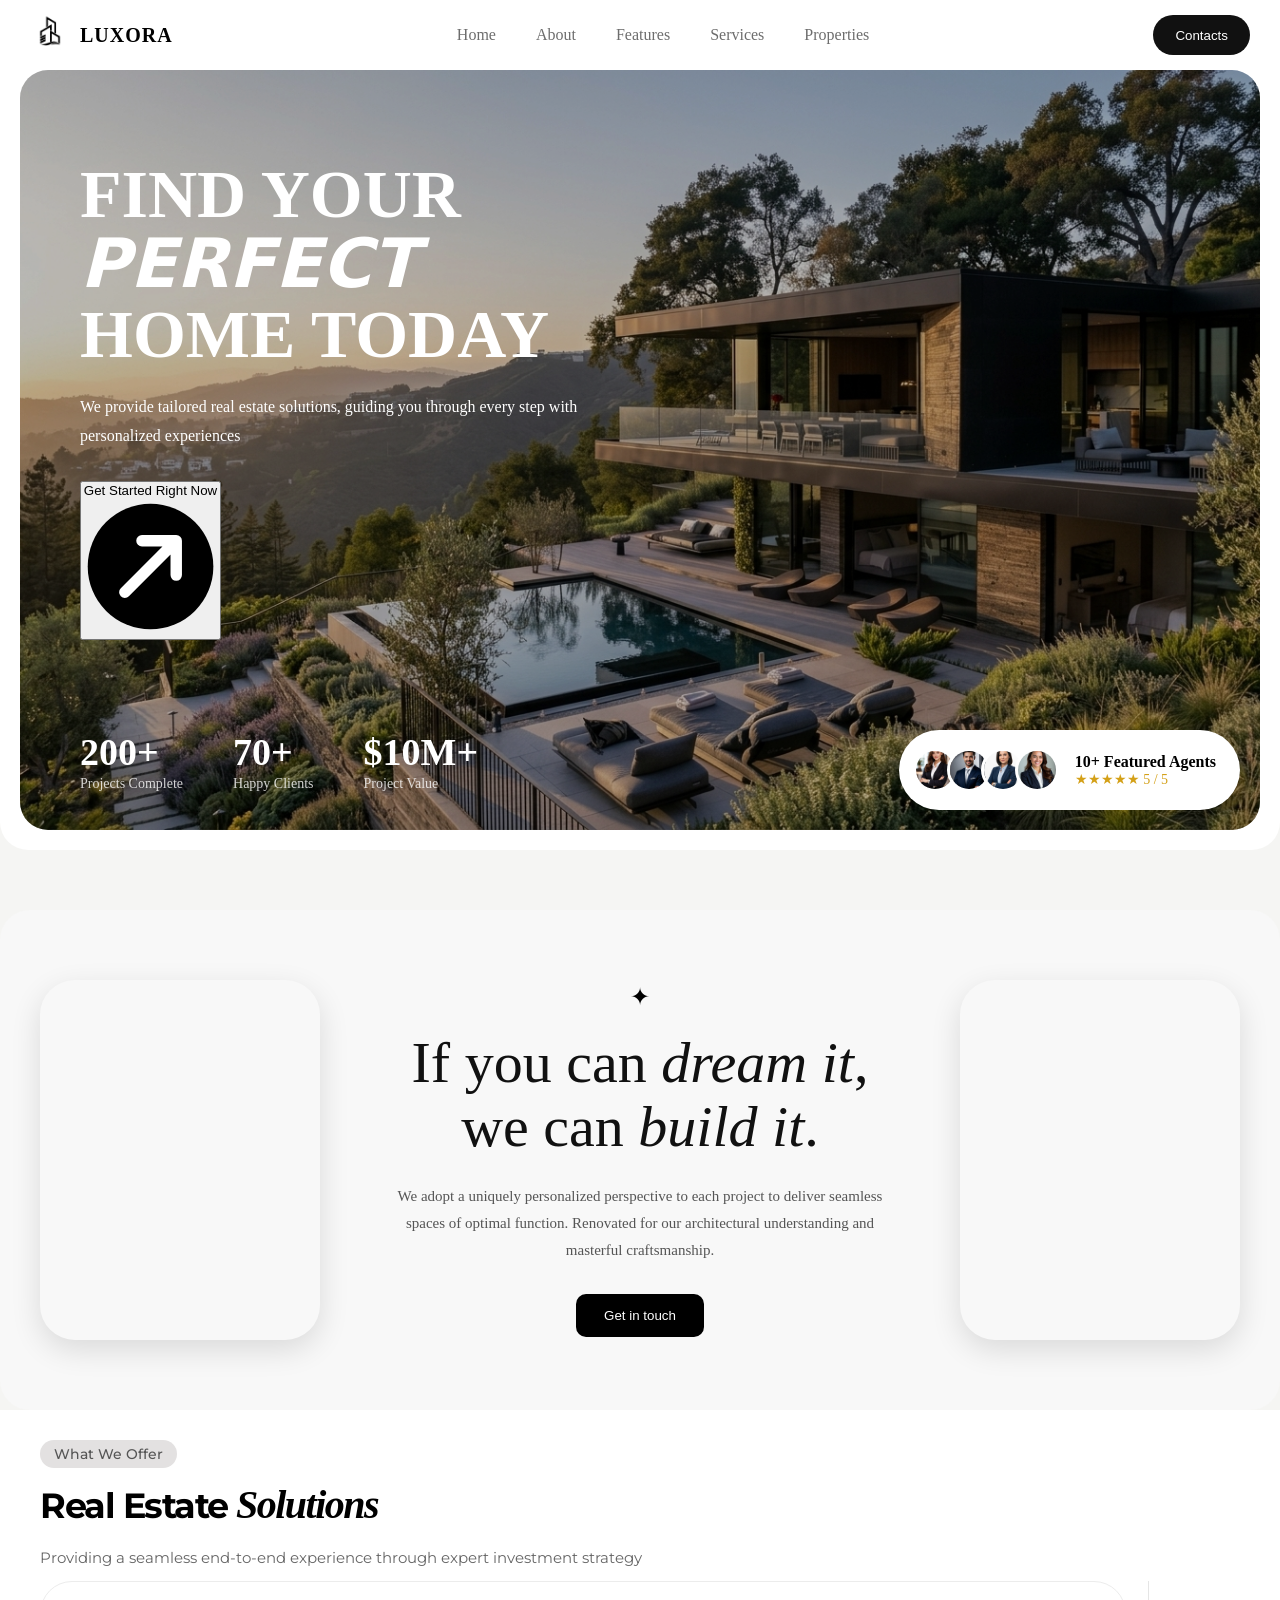
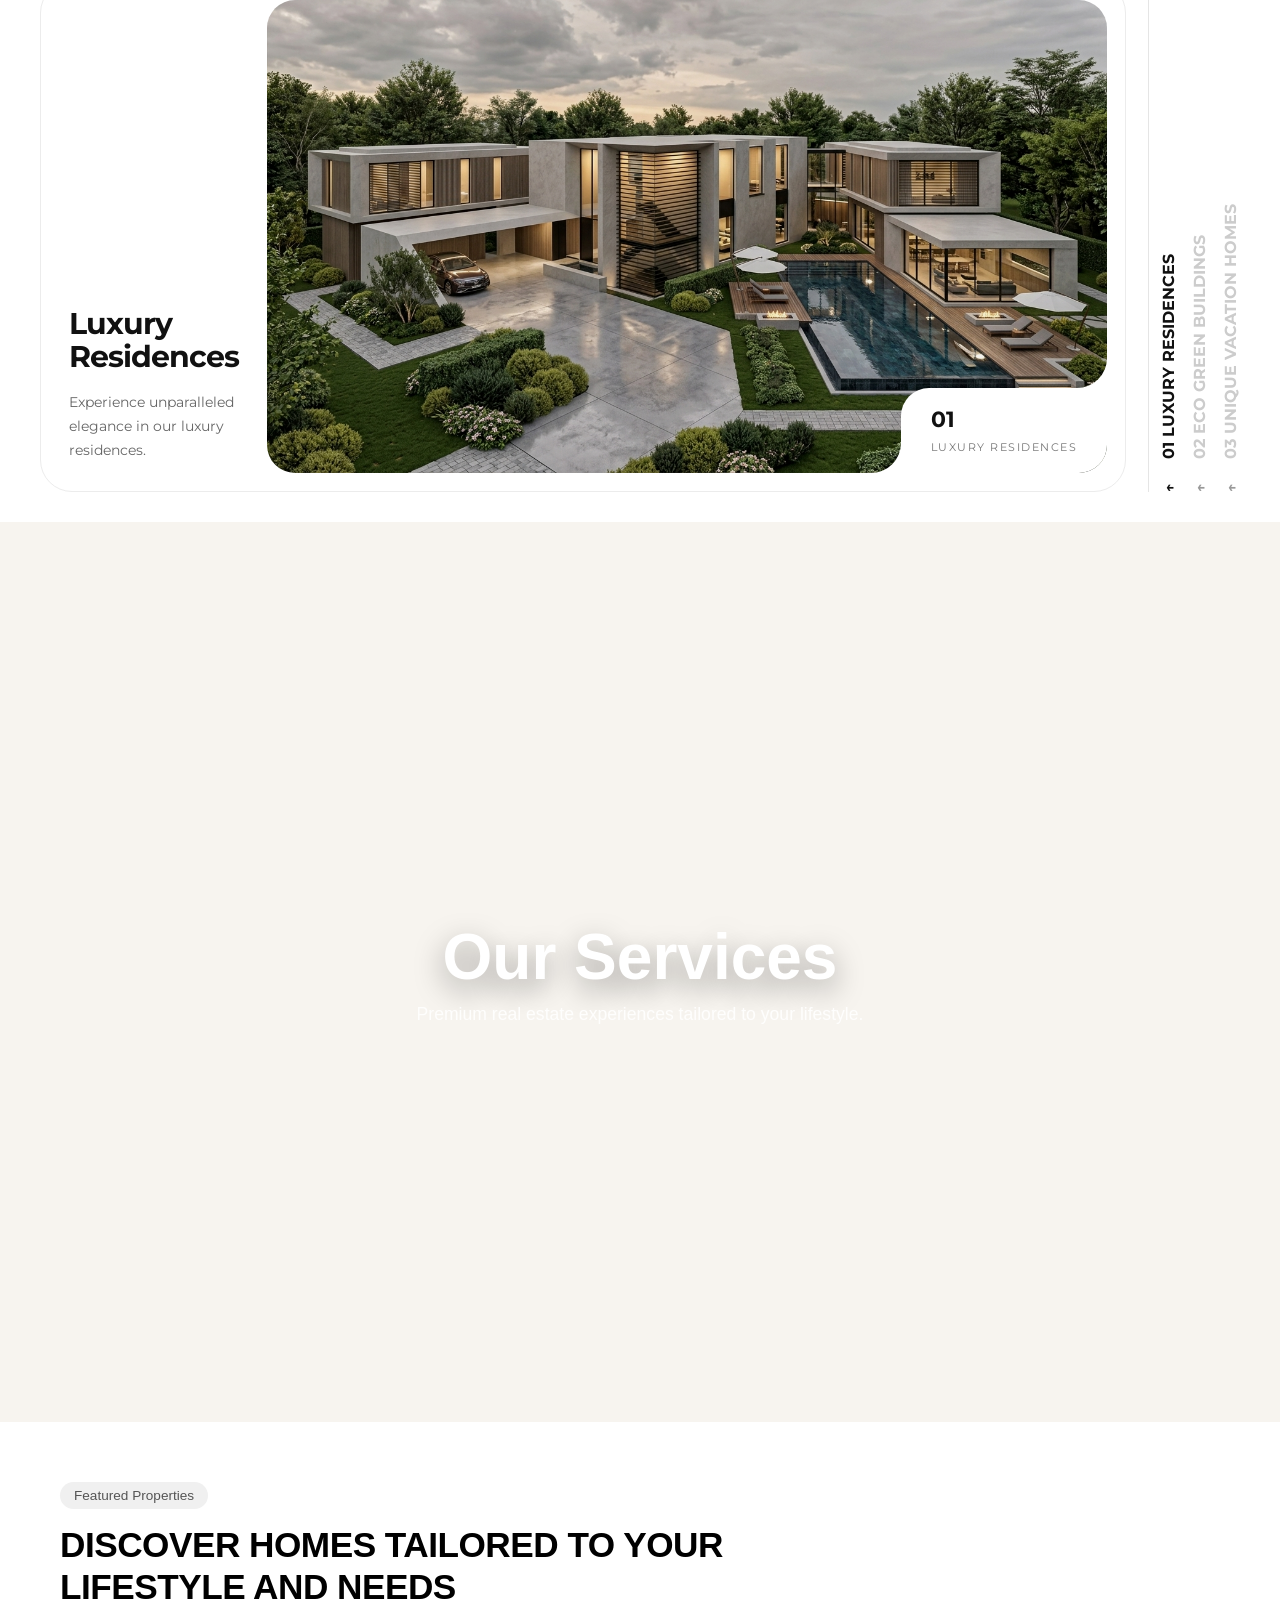
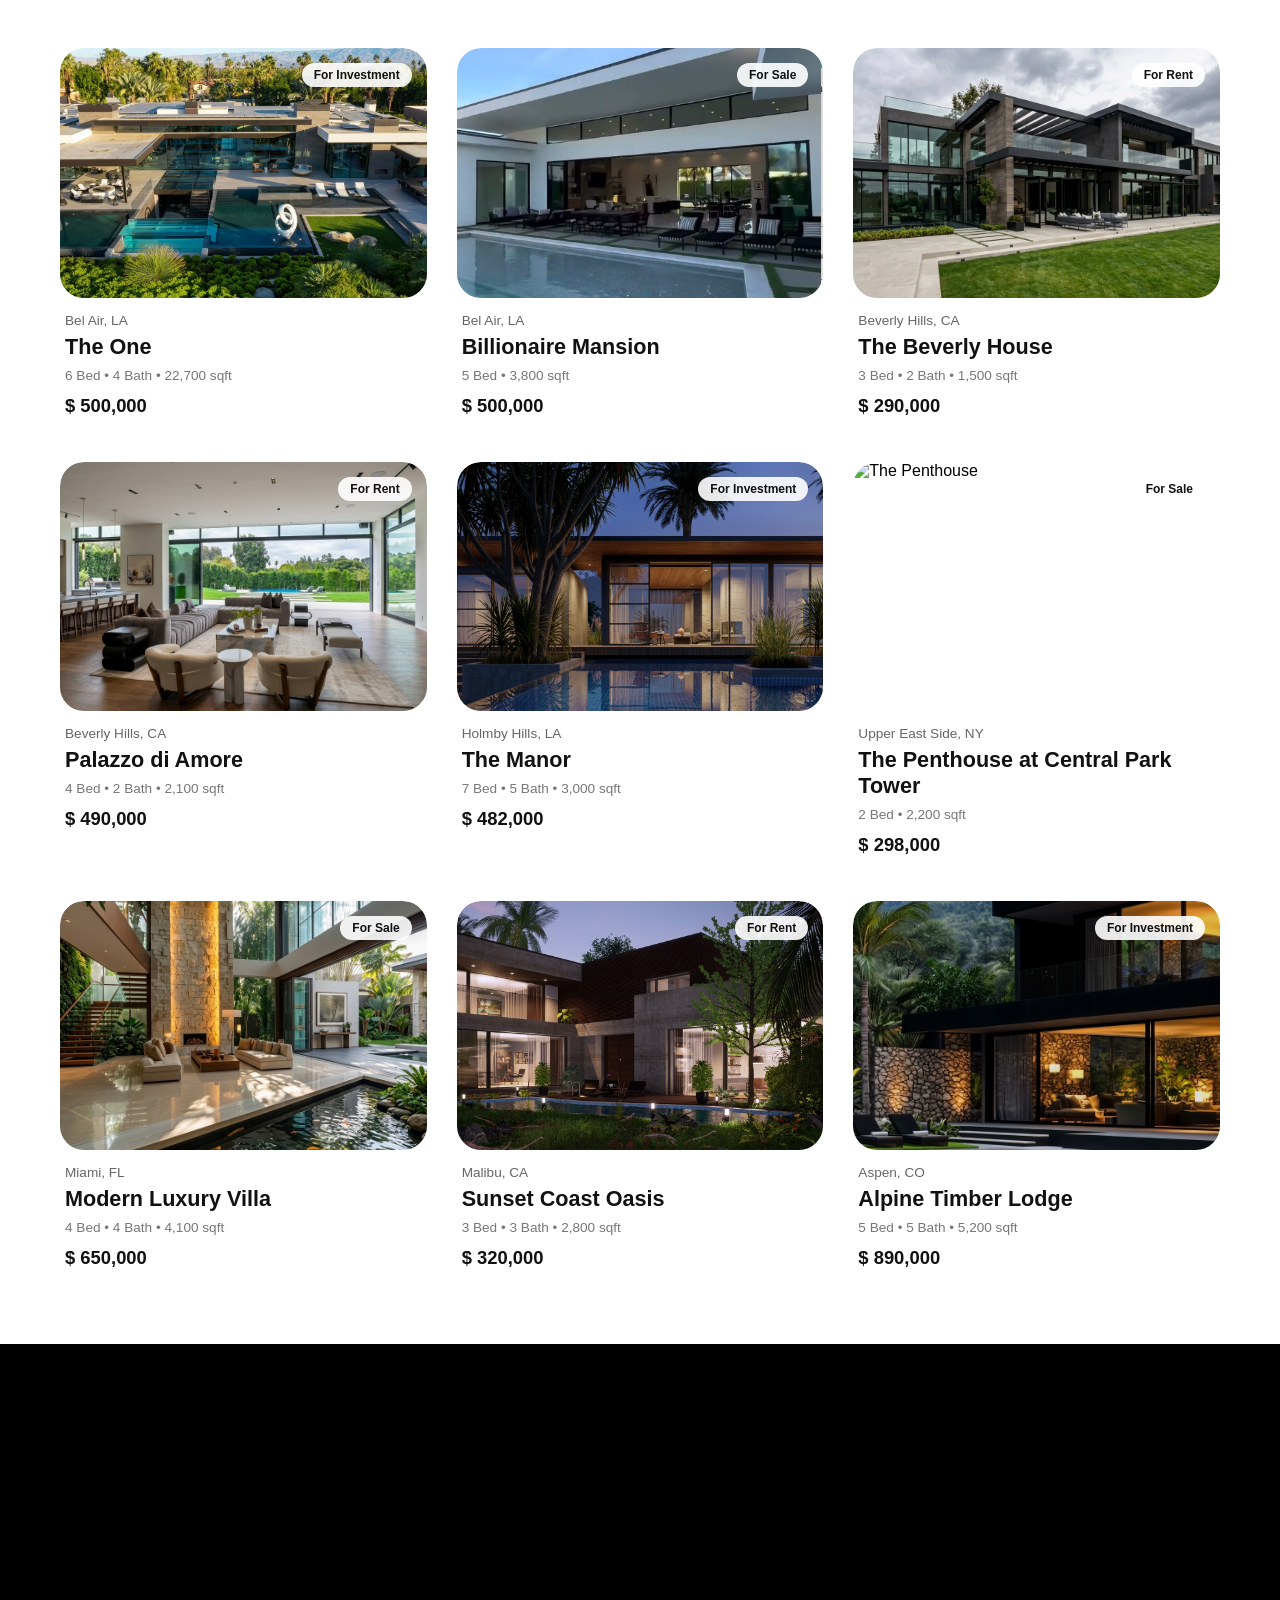
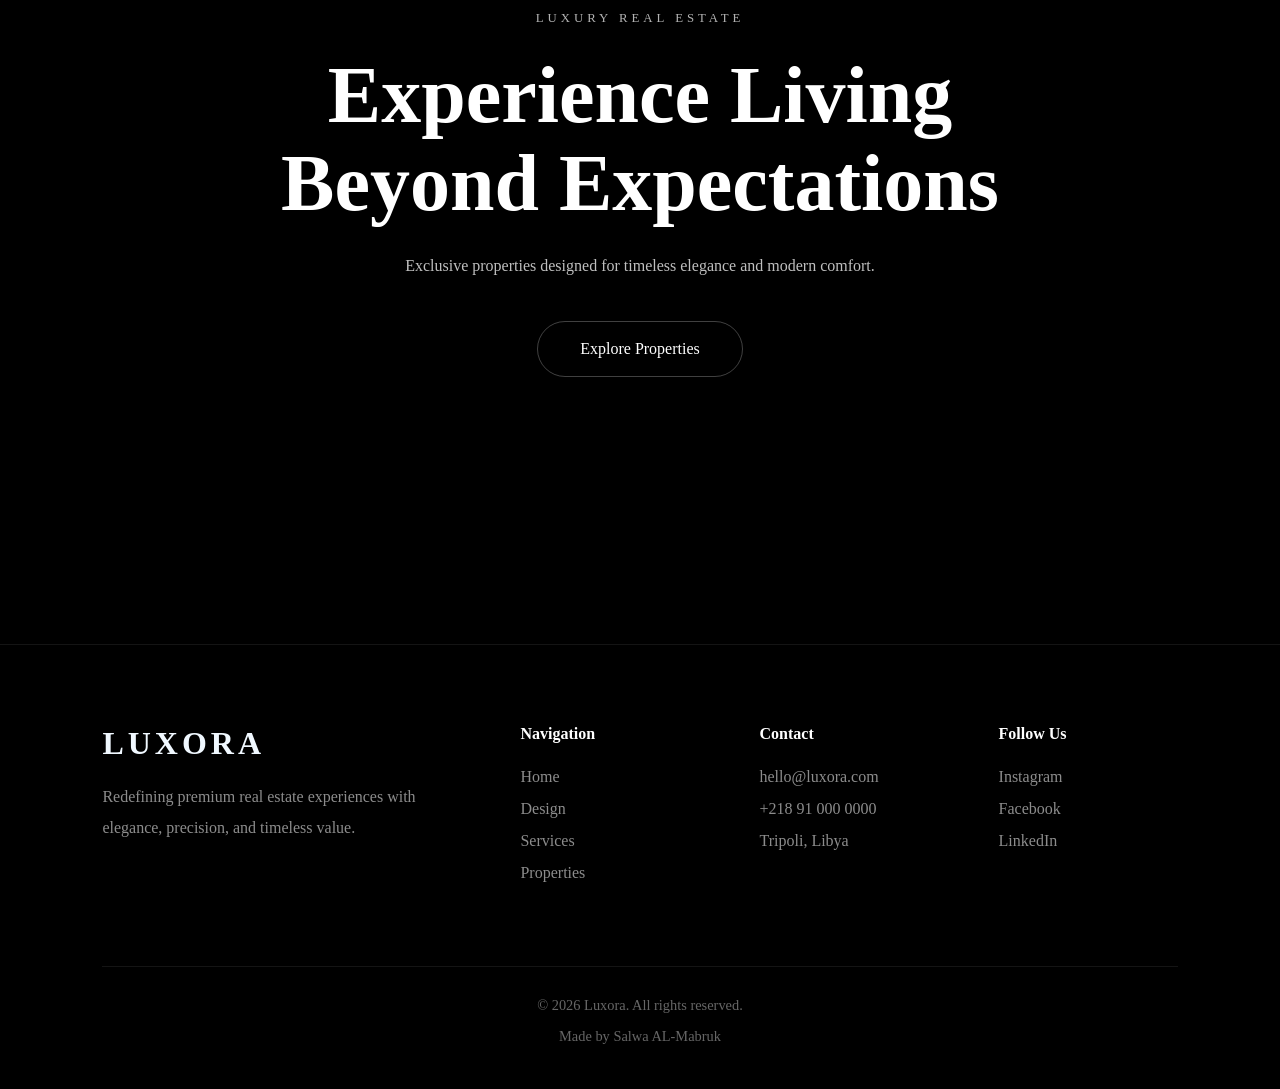
==== commit d3ebb093: "Final fixes before submission" ====
--- a/index.html
+++ b/index.html
@@ -118,7 +118,7 @@
 
       <p>
         We provide tailored real estate solutions, guiding you through every
-        step with personalized experiences that meet your unique needs and aspirations.
+        step with personalized experiences 
       </p>
 
       <button
--- a/styles/mainpage.css
+++ b/styles/mainpage.css
@@ -556,8 +556,13 @@
 
 @media(max-width:480px){
 
+ .hero{
+    height:400px !important;
+    min-height:480px !important;
+  }
   .hero h1{
     font-size:34px;
+    margin-top:-60px;
   }
 
   .hero-content{
@@ -566,13 +571,20 @@
 
   .agents-widget{
     transform:scale(0.78);
+    right:20px;
+    bottom:180px;
+    display: none;
+  
   }
   .stats{
-    margin-top:90px;
-  }
-
+    margin-top:20px;
+  }
+  
+.stats span{
+    font-size:12px;
+  }
   .stats strong{
-    font-size:25px;
+    font-size:20px;
   }
 }
 
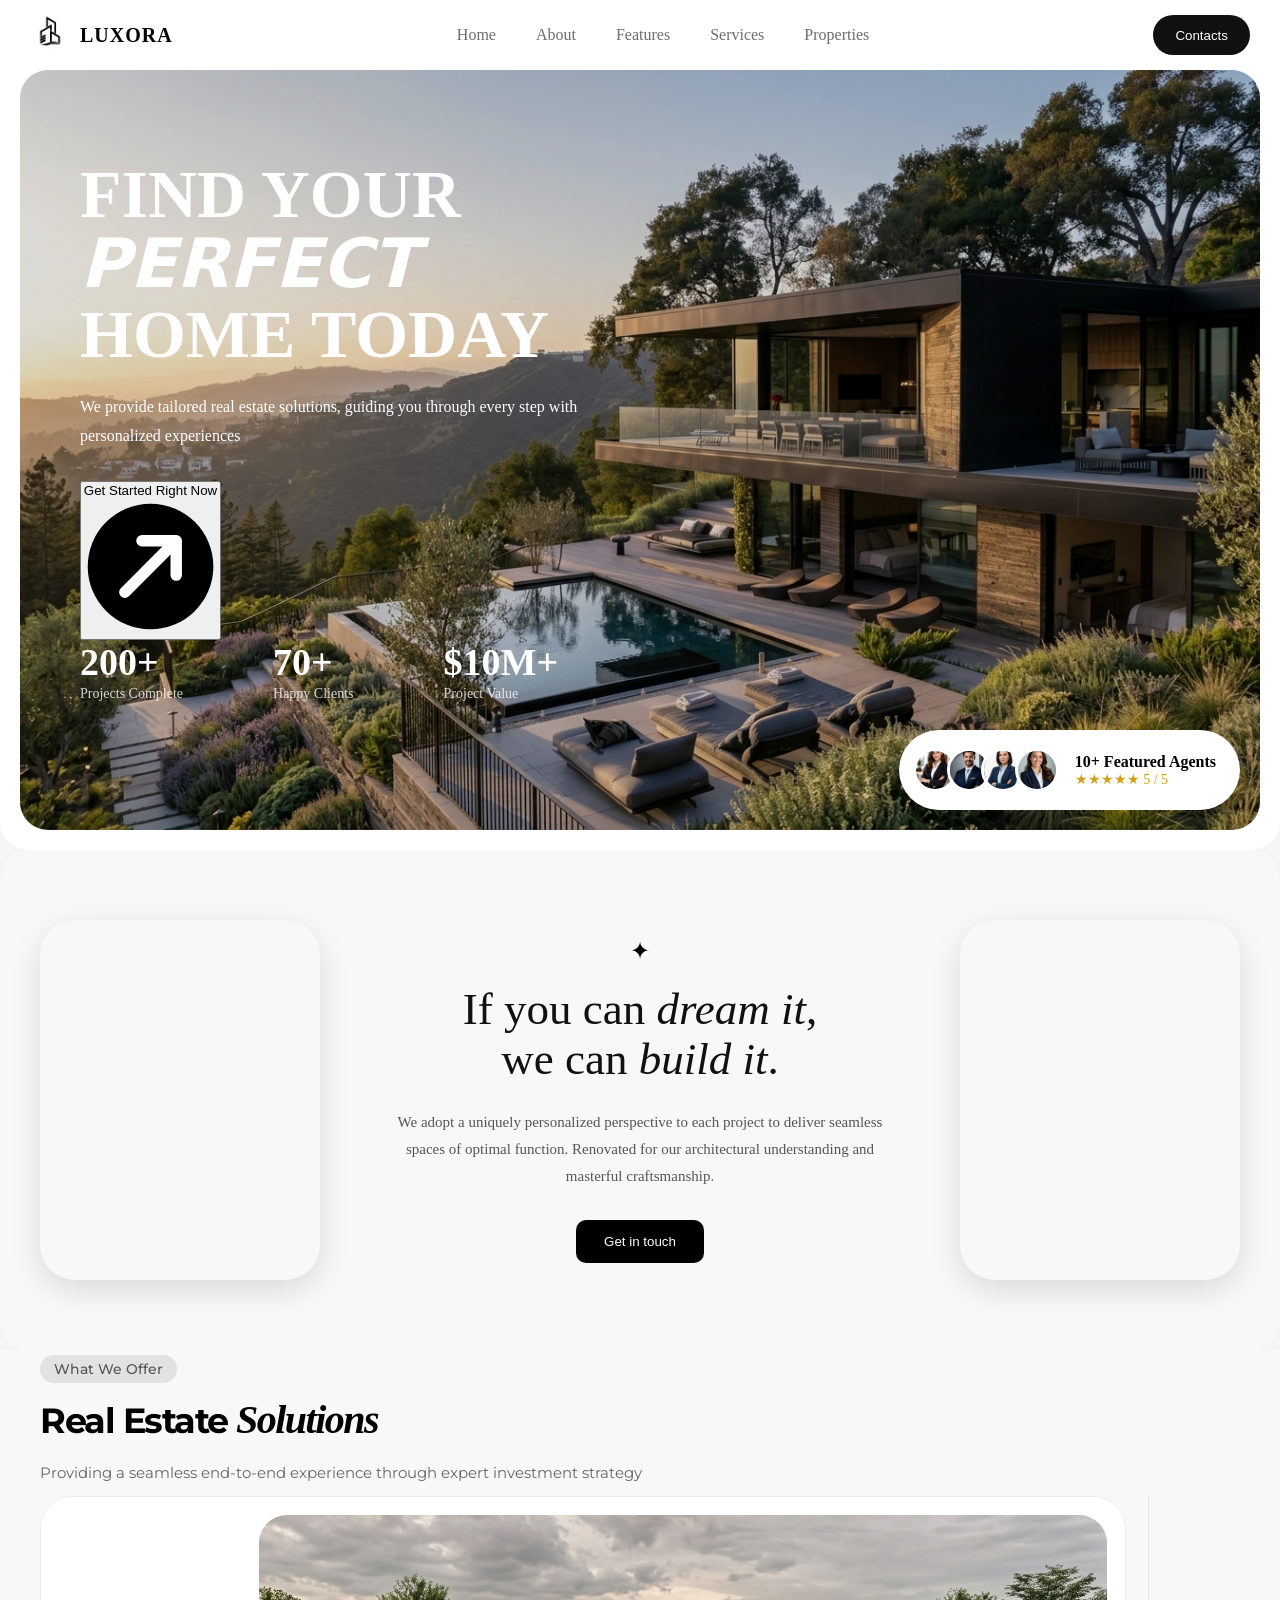
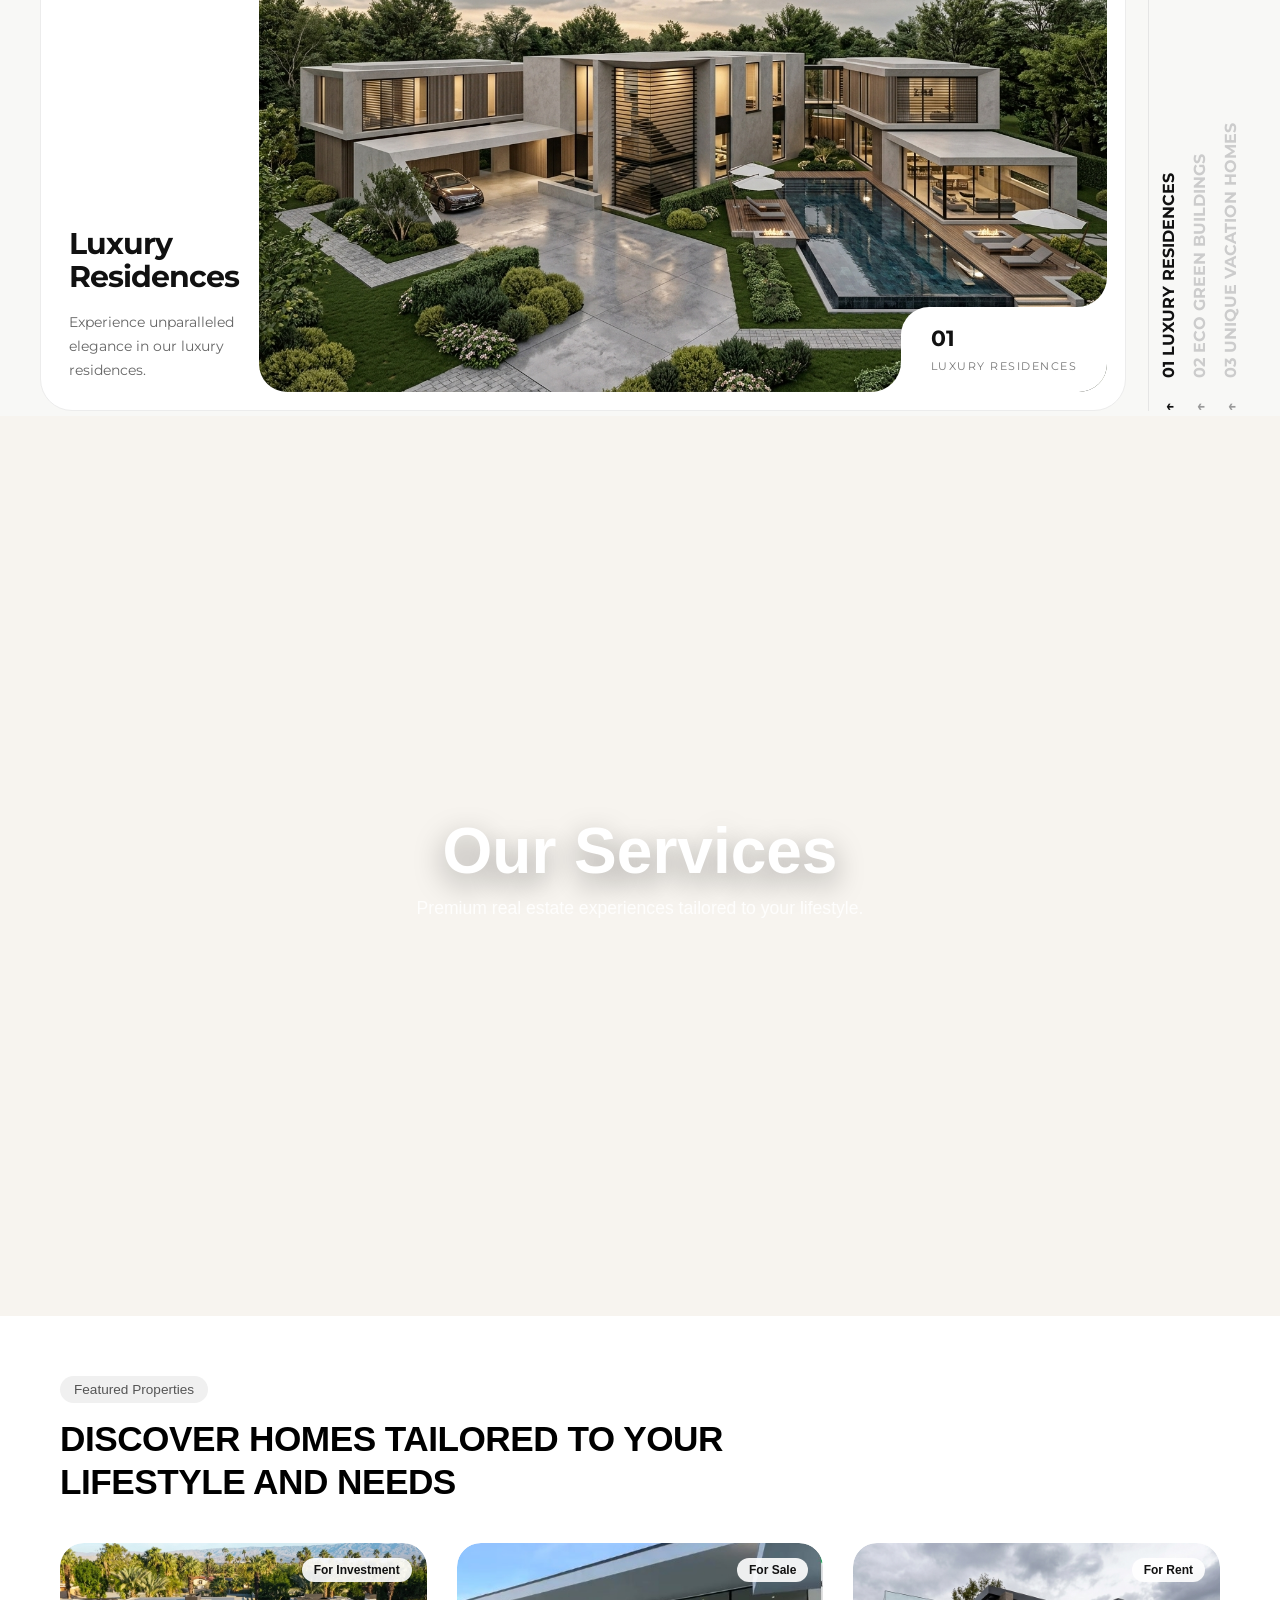
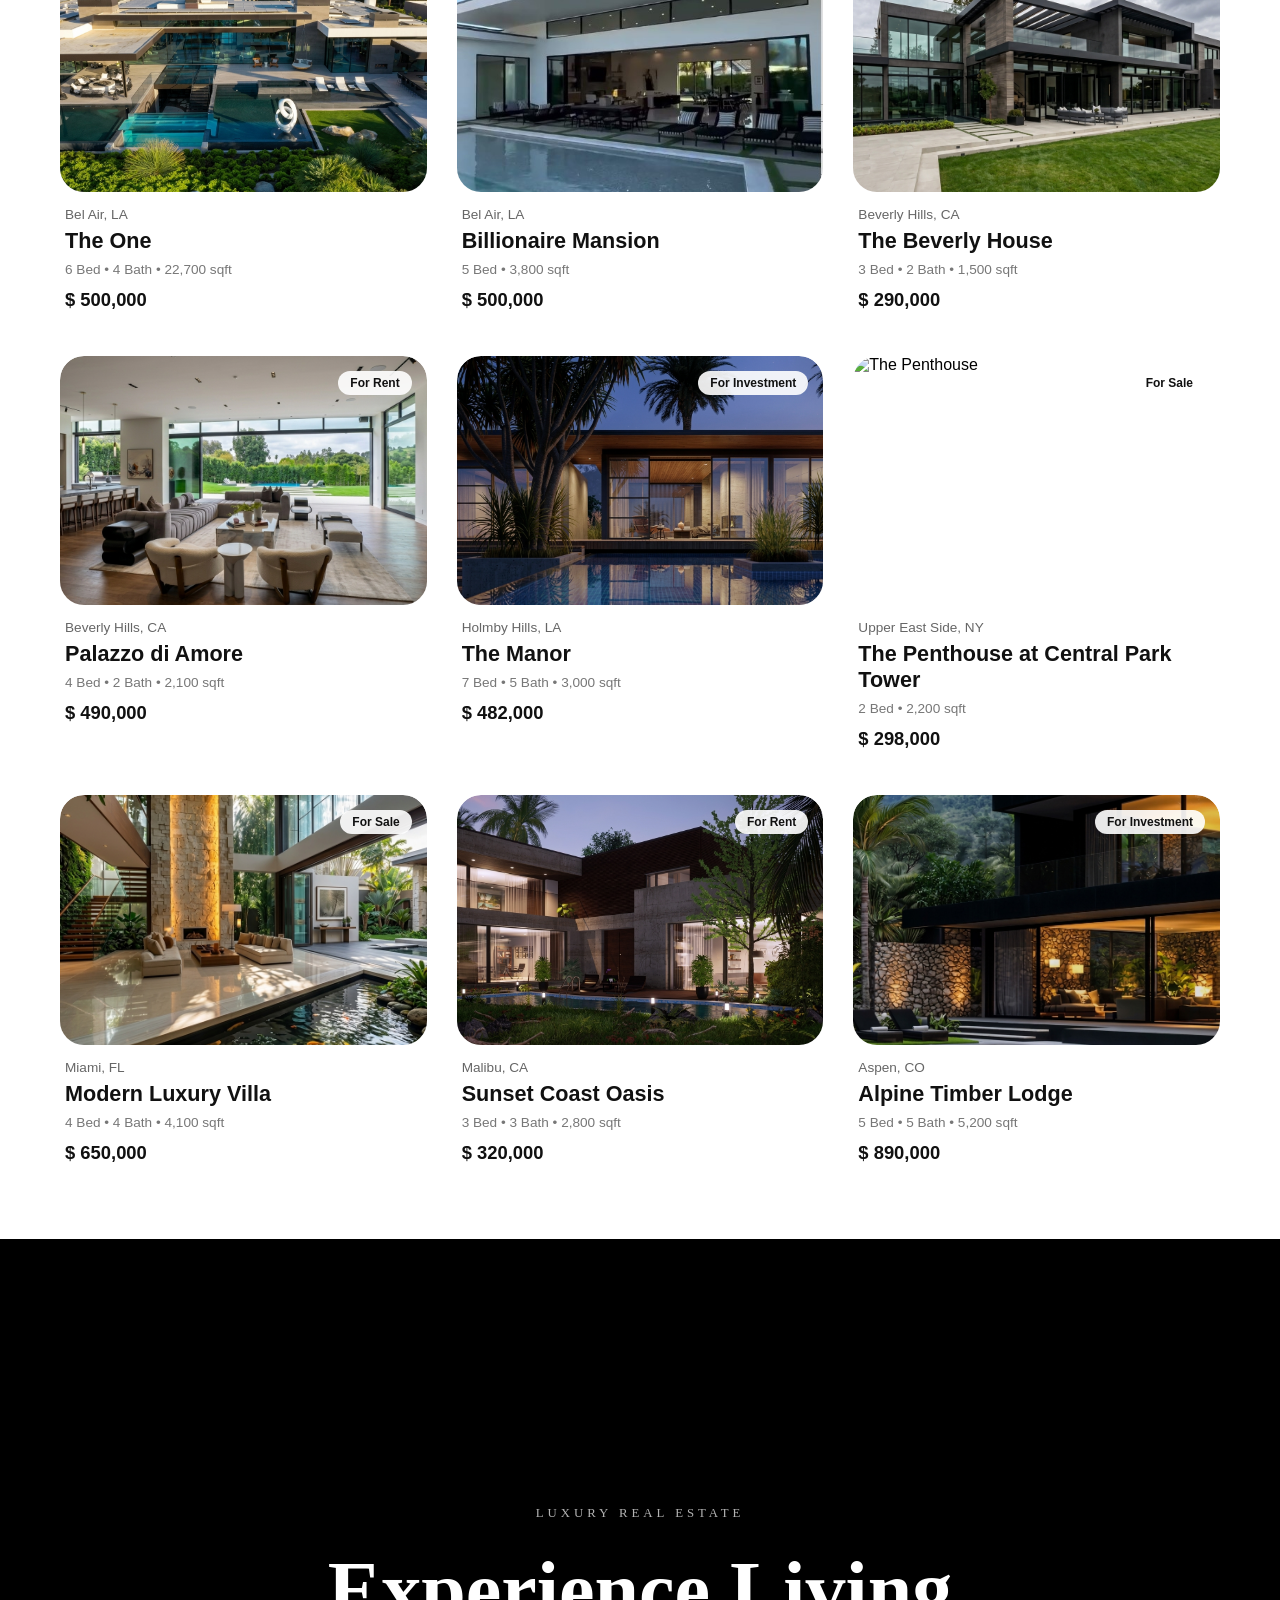
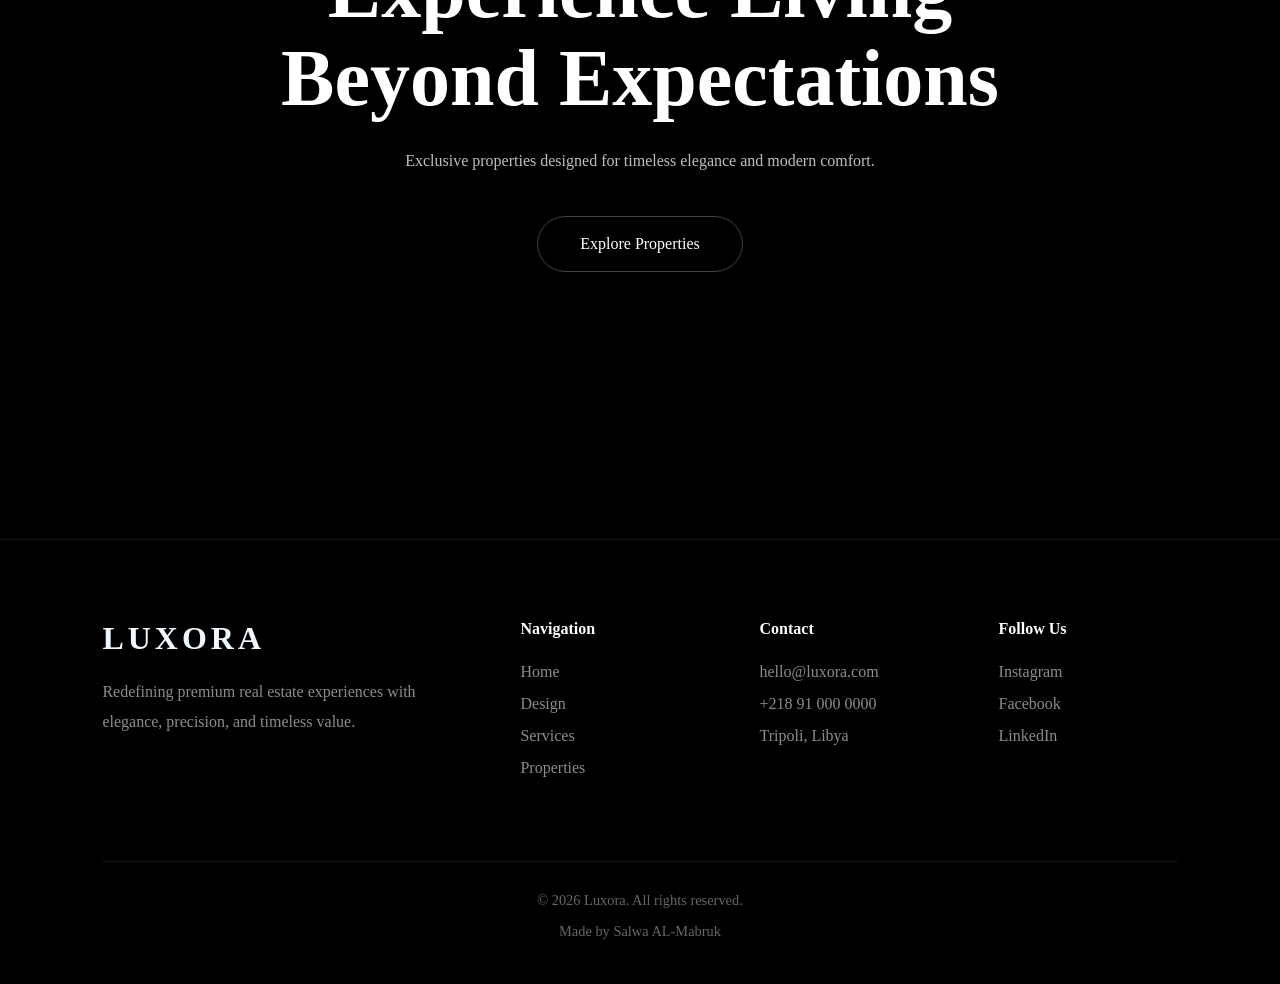
==== commit 33cdbb5c: "Your commit message" ====
--- a/index.html
+++ b/index.html
@@ -5,6 +5,7 @@
   /* Import Google Fonts */
 @import url('https://fonts.googleapis.com/css2?family=Montserrat:ital,wght@0,100..900;1,100..900&family=Nunito+Sans:ital,opsz,wght@0,6..12,200..1000;1,6..12,200..1000&family=Roboto:ital,wght@0,100..900;1,100..900&display=swap');
 </style>
+
    <!-- Tailwind CSS Library  -->
  <script src="https://cdn.tailwindcss.com"></script>
     <meta charset="UTF-8">
@@ -46,26 +47,10 @@
 
     
 
-<!-- CONTACT BUTTON (provided component) --> <!-- Tailwaind CSS version of the contact us button -->
+<!-- CONTACT BUTTON (provided component) --> 
  <button class="contact-trigger" id="openContact">
   <span>Contacts</span>
 </button>
-
-
-
-
-
-
-
-
-
-
-
-
-
-
-
-
 
       <!-- MOBILE MENU BUTTON -->
       <button class="menu-toggle" id="menuToggle">
@@ -204,7 +189,6 @@
 
 
   <!--VIDEO SECOND SECTION -->
-  <!-- LUXURY VIDEO SECTION -->
 <section class="dream-section" id="about">
 
   <!-- LEFT VIDEO -->
@@ -253,11 +237,11 @@
 
       <!--THIRED  section-->
       <!--what we offer SECTION-->
-<section class="features-section" id="features" style="background-color: white; ">
+<section class="features-section" id="features">
   <div class="header2">
     <span class="badge">What We Offer</span>
     <h1 ><strong>Real Estate <span>Solutions</span> </strong></h1>
-    <p style="font-size: 14px;">Providing a seamless end-to-end experience through expert investment strategy</p>
+    <p >Providing a seamless end-to-end experience through expert investment strategy</p>
   </div>
 
   <div class="content-wrapper">
@@ -281,10 +265,12 @@
 
     <div class="sidebar">
       <div class="nav-item active" onclick="switchSlide(1)">
-        <span class="arrow" >↑</span> <span class="nav-text">01 LUXURY RESIDENCES</span>
+        <span class="arrow" >↑</span> 
+        <span class="nav-text">01 LUXURY RESIDENCES</span>
       </div>
       <div class="nav-item" onclick="switchSlide(2)">
-        <span class="arrow">↑</span> <span class="nav-text">02 ECO GREEN BUILDINGS</span>
+        <span class="arrow">↑</span>
+         <span class="nav-text">02 ECO GREEN BUILDINGS</span>
       </div>
       <div class="nav-item" onclick="switchSlide(3)">
         <span class="arrow">↑</span> <span class="nav-text">03 UNIQUE VACATION HOMES</span>
--- a/styles/mainpage.css
+++ b/styles/mainpage.css
@@ -75,8 +75,6 @@
 
   background:rgb(255, 255, 255);
 
- 
-
   z-index:1000;
 }
 
@@ -275,7 +273,7 @@
   position:absolute;
   inset:0;
 
-  background:rgba(0,0,0,0.28);
+  background:rgba(0, 0, 0, 0.139);
 }
 
 /* CONTENT */
@@ -290,7 +288,7 @@
   width:560px;
 
   color:#fff;
-  /*BBBBB*/
+  /*Animation when start */
    opacity: 0;
   transform: translateY(60px);
   animation: heroSlideUp 2.4s cubic-bezier(0.22, 1, 0.36, 1) forwards;
@@ -319,6 +317,7 @@
   animation: heroSlideUp 1.5s cubic-bezier(0.22, 1, 0.36, 1) forwards;
   animation-delay: 0s;
   margin-bottom: 30px;
+  
 }
 
 
@@ -340,43 +339,11 @@
   max-width:500px;
 }
 
-/* EXPLORE BUTTON */
-.explore-btn{
-  margin-top:45px;
-
-  height:54px;
-  padding:0 28px;
-
-  border:none;
-  border-radius:999px;
-
-  background:#fff;
-  color:#111;
-
-  font-weight:600;
-
-  cursor:pointer;
-
-  transition:0.35s;
-  /*BBBBB*/
-   opacity: 0;
-  transform: translateY(30px);
-  animation: heroSlideUp 1.5s cubic-bezier(0.22, 1, 0.36, 1) forwards;
-  animation-delay: 0.5s;
-}
-
-.explore-btn:hover{
-  transform:translateY(-2px);
-  background-color: rgb(0, 0, 0);
-  color:white;
-}
 
 /* STATS */
 .stats{
   display:flex;
-  gap:50px;
-
-  margin-top:90px;
+  gap:90px;
   /*BBBB*/
    opacity: 0;
   transform: translateY(30px);
@@ -435,7 +402,7 @@
 }
 
 .agents-title{
-  font-weight:700;
+  font-weight:600;
 }
 
 .rating{
@@ -443,9 +410,9 @@
   font-size:14px;
 }
 
-/* =========================================
+/* 
    TABLET
-========================================= */
+ */
 
 @media(max-width:1024px){
 
@@ -507,7 +474,7 @@
     left:0;
     top:0;
 
-    padding:120px 24px 220px;
+    padding:90px 24px 220px;
   }
 
   .hero h1{
@@ -521,9 +488,6 @@
   .stats{
     margin-top:90px;
   }
-
-  
-  
 
   .agents-widget{
     right:14px;
@@ -608,7 +572,6 @@
   background:#f8f8f8;
   border-radius:30px;
 
-  margin-top:60px;
 
   position:relative;
   overflow:hidden;
@@ -645,7 +608,7 @@
 }
 
 .dream-content h2{
-  font-size:58px;
+  font-size:45px;
   line-height:1.1;
   font-weight:400;
   color:#111;
@@ -683,7 +646,7 @@
 
 .dream-btn:hover{
   background:#222;
-  transform:translateY(-2px);
+  transform:translateY(-5px);
 }
 
 /* =========================
@@ -757,14 +720,12 @@
    what we offer SECTION
 =================================== */
 
-:root{
-  --radius: 32px;
-}
+
 
 /* SECTION */
 .features-section{
   width:100%;
-  padding:30px 40px;
+  padding:5px 40px;
 
   background:#f8f8f6;
 
@@ -807,7 +768,7 @@
 }
 
 .header2 p{
-  font-size:15px !important;
+  font-size:15px ;
   line-height:1.8;
 
   color:#666;
@@ -827,7 +788,7 @@
   flex-grow:1;
 
   display:flex;
-  gap:18px;
+  gap:10px;
 
   background:white;
 
@@ -863,15 +824,6 @@
   padding:10px;
 }
 
-.icon img{
-  width:20%;
-  height:20%;
-
-  border-radius:14px;
-
-  object-fit:cover;
-}
-
 /* TITLE */
 #title{
   font-size:30px;
@@ -913,9 +865,7 @@
   transition:
   opacity 0.4s ease;
 
-  filter:
-  brightness(0.95)
-  contrast(1.02);
+ 
 }
 
 /* CUTOUT LABEL */
@@ -1022,17 +972,6 @@
 .nav-item.active .arrow{
   color:#111;
 }
-
-/* IMAGE LOADING EFFECT */
-#main-img{
-  transition:
-  opacity 0.35s ease;
-}
-
-.img-loading{
-  opacity:0.7;
-}
-
 
 
 /*the reflection for image card */
@@ -1485,6 +1424,7 @@
 
 
 
+
 /* Custom properties design section mapping to image styles */
 .prop-showcase-section {
   font-family: 'Helvetica Neue', Arial, sans-serif;
